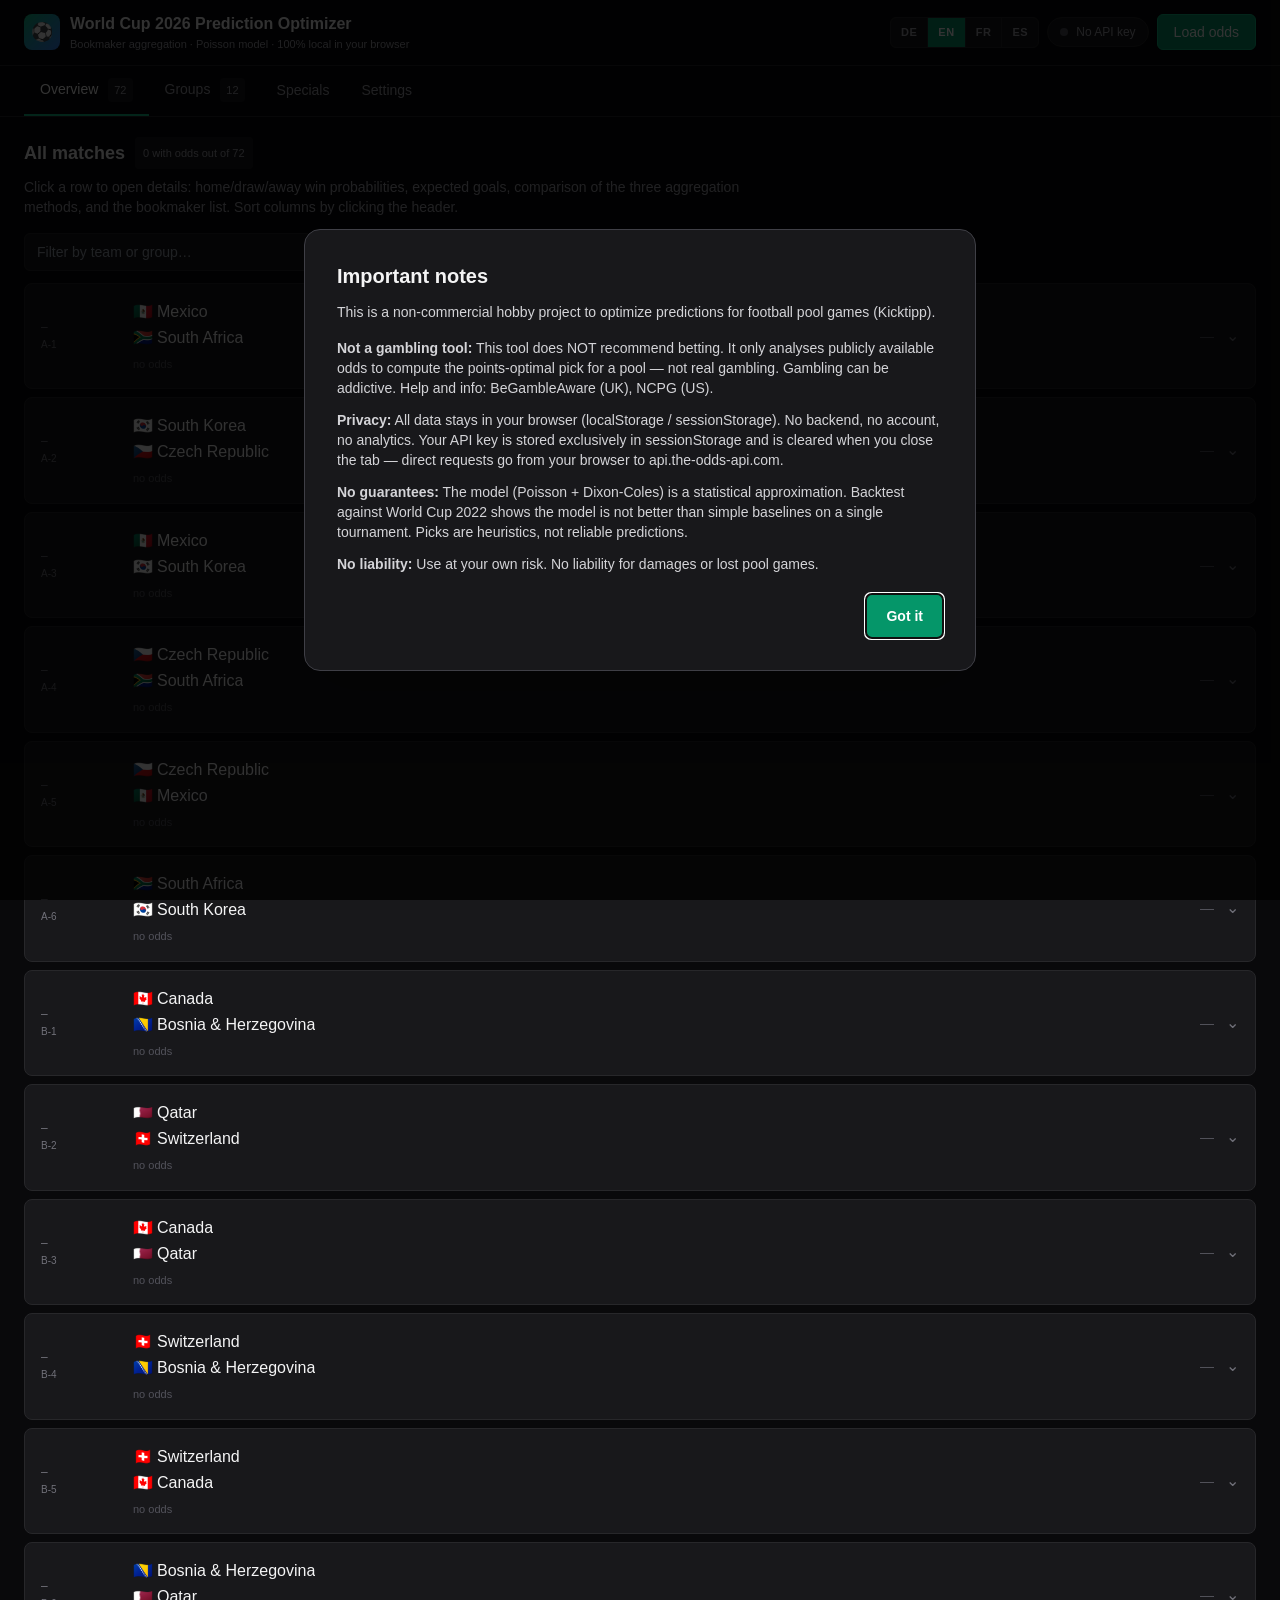
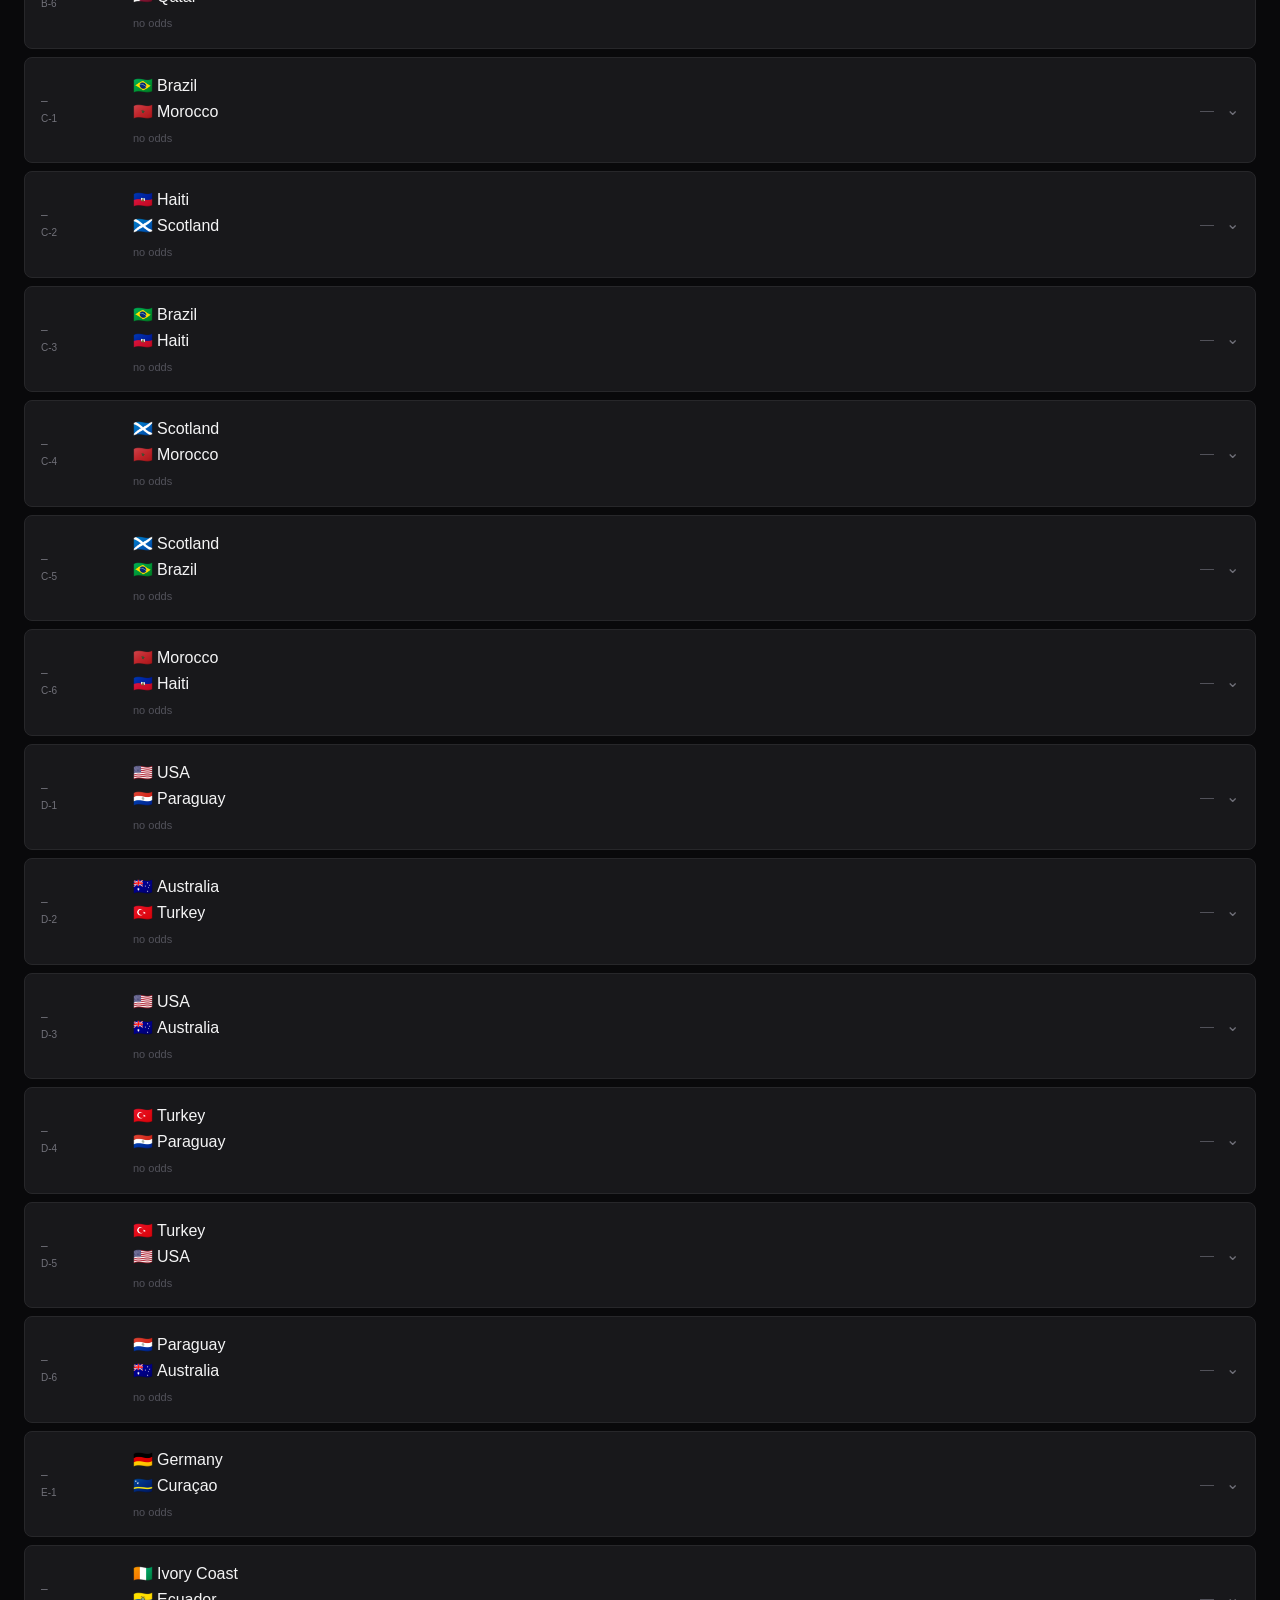
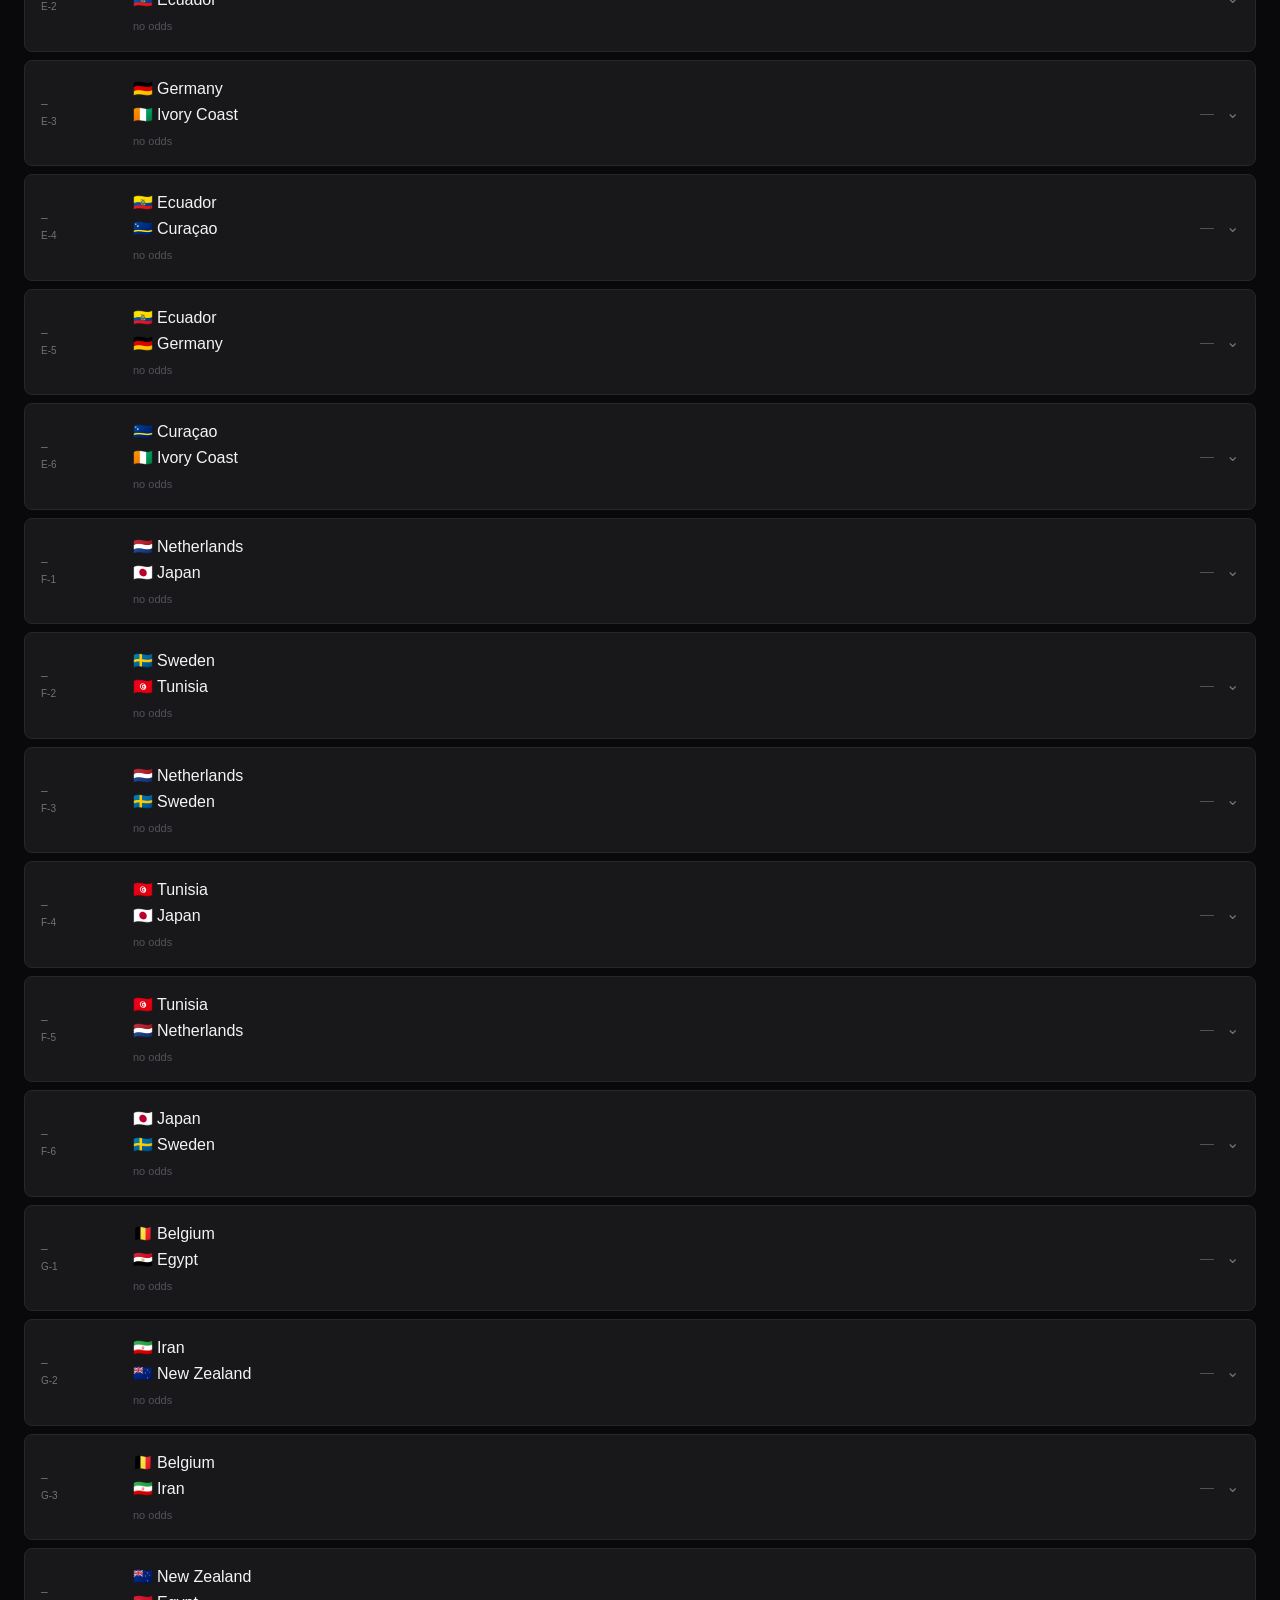
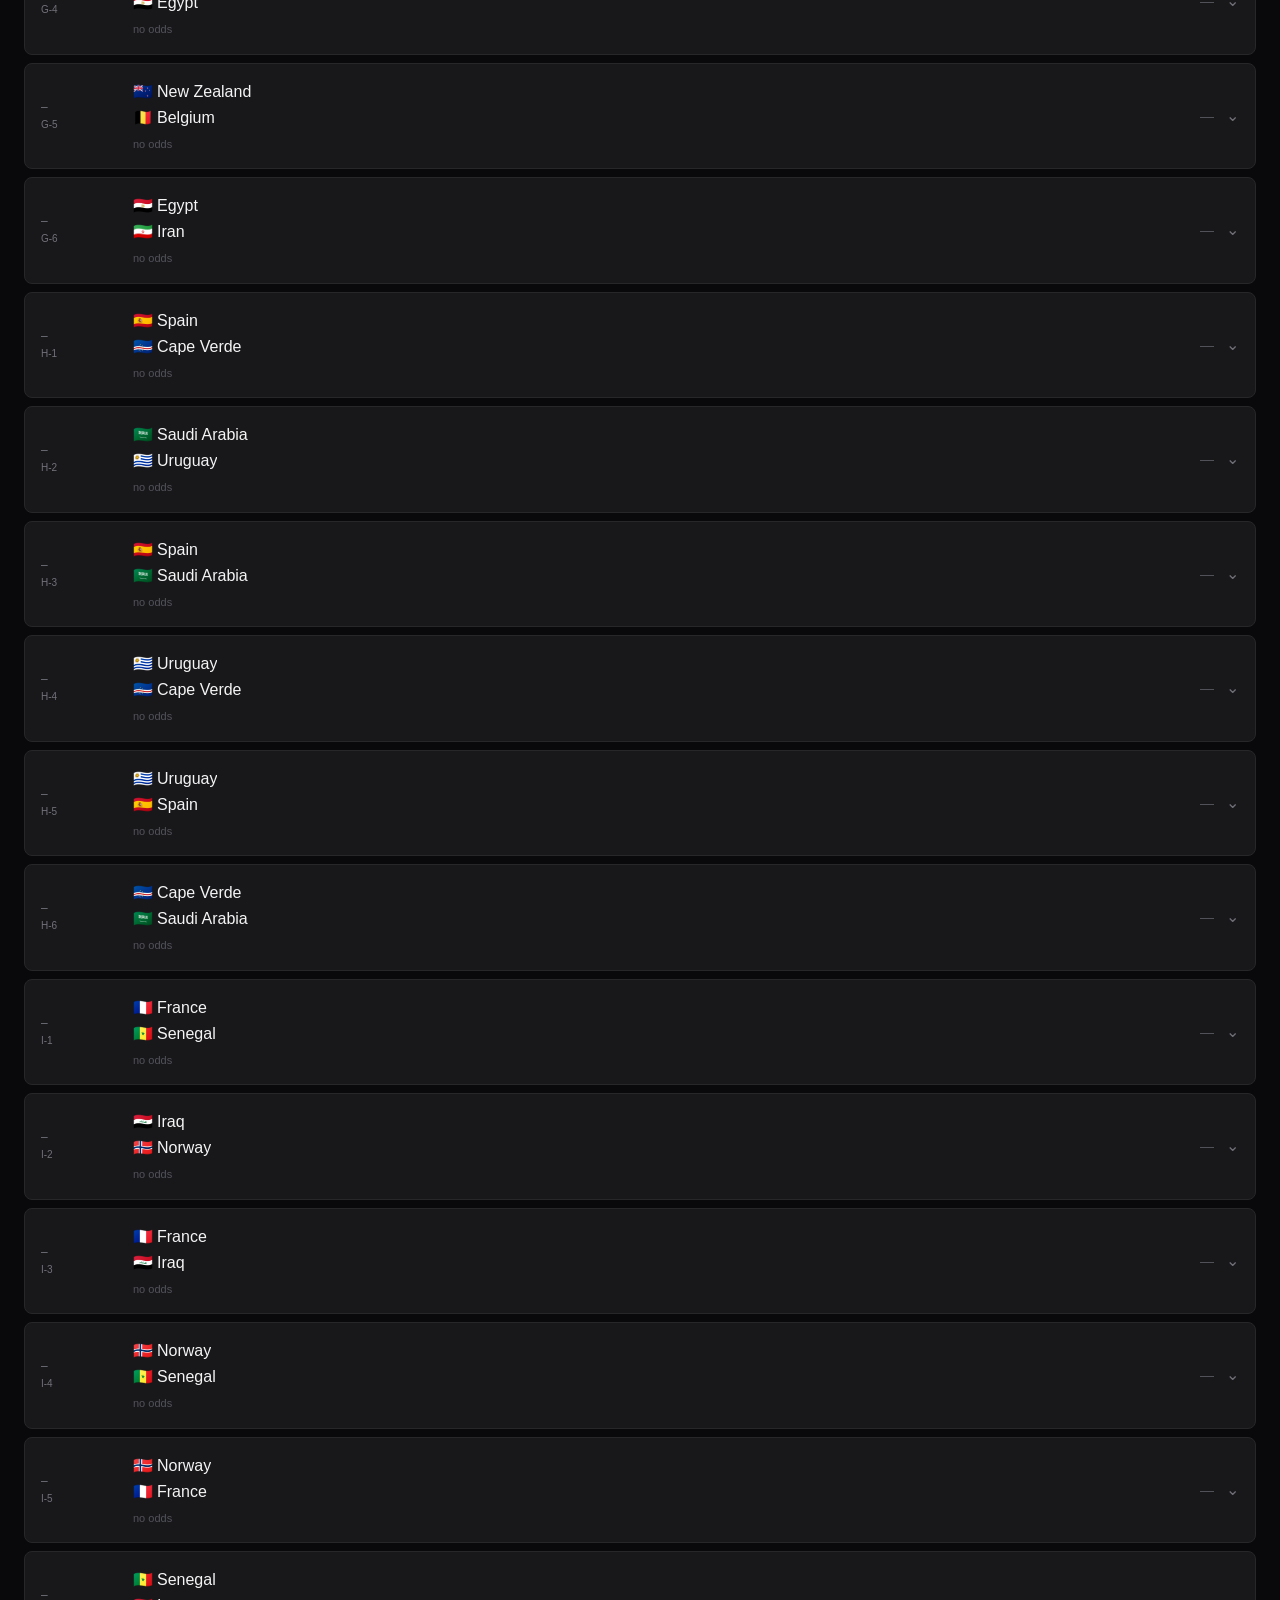
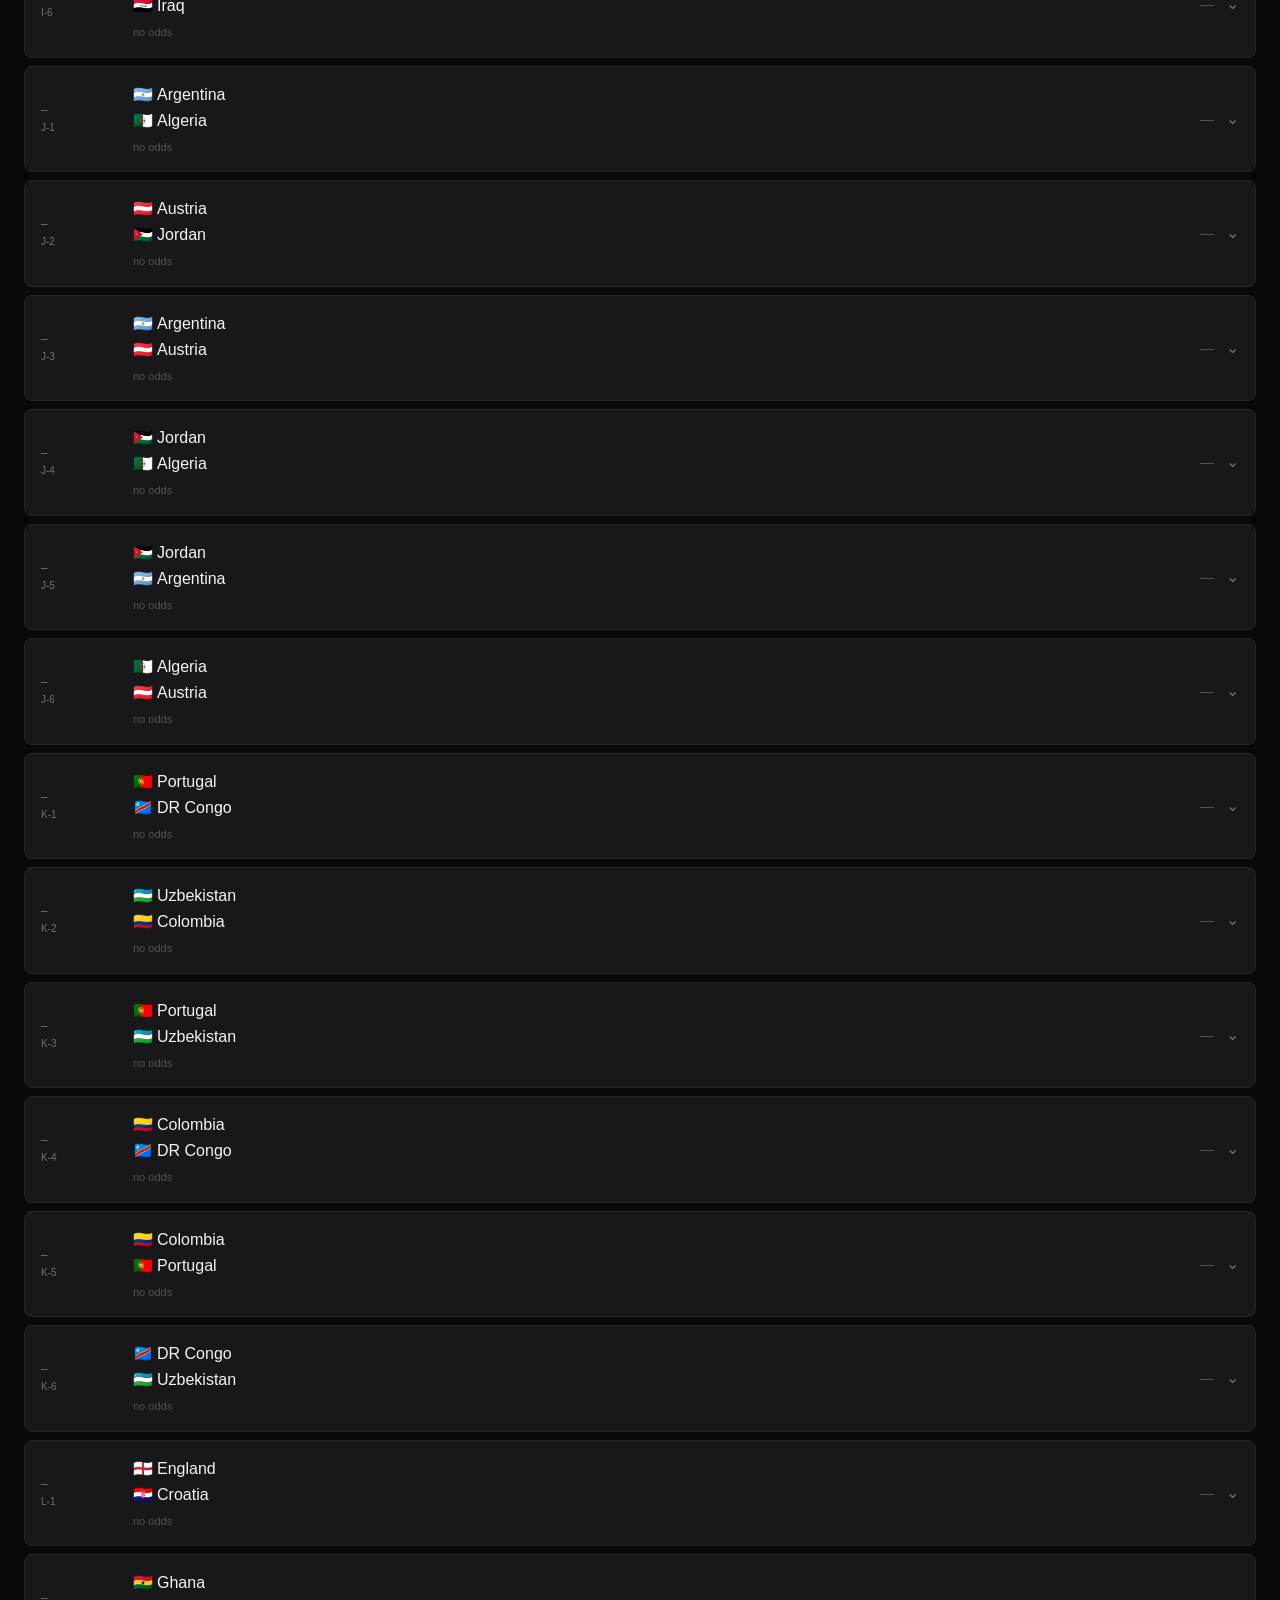
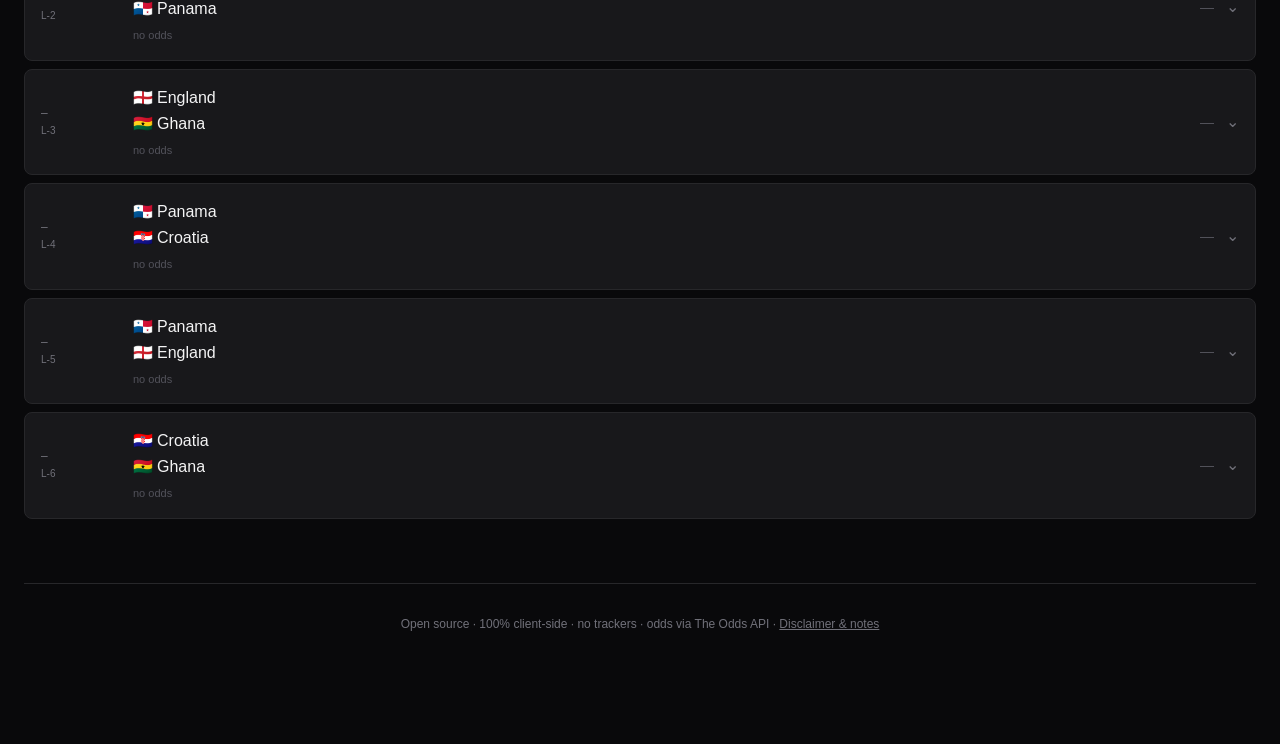
==== index.html @ d7603e02 "fix: resolve merge conflict in service worker and update domain Resolve merge conflict in sw.js by k" ====
<!DOCTYPE html>
<html lang="en" class="bg-zinc-950 text-zinc-100">
<head>
<meta charset="UTF-8">
<meta name="viewport" content="width=device-width, initial-scale=1.0">
<meta name="theme-color" content="#0d1117">
<title>World Cup 2026 Prediction Optimizer – Choose Language</title>
<meta name="description" content="World Cup 2026 prediction optimizer. Aggregate odds from 40+ bookmakers, find optimal picks via Poisson model. Available in German, English, French and Spanish.">
<meta name="robots" content="index,follow">

<link rel="canonical" href="https://wm26-odds.com/">
<link rel="alternate" hreflang="de" href="https://wm26-odds.com/de/">
<link rel="alternate" hreflang="en" href="https://wm26-odds.com/en/">
<link rel="alternate" hreflang="fr" href="https://wm26-odds.com/fr/">
<link rel="alternate" hreflang="es" href="https://wm26-odds.com/es/">
<link rel="alternate" hreflang="x-default" href="https://wm26-odds.com/en/">

<meta property="og:type" content="website">
<meta property="og:title" content="World Cup 2026 Prediction Optimizer">
<meta property="og:description" content="Aggregate odds from 40+ bookmakers. Available in DE, EN, FR, ES. 100% client-side.">
<meta property="og:url" content="https://wm26-odds.com/">
<meta property="og:image" content="https://wm26-odds.com/og-image.svg">

<link rel="manifest" href="/manifest.webmanifest">
<link rel="apple-touch-icon" href="/icon-192.svg">
<link rel="icon" type="image/svg+xml" href="/favicon.svg">

<link rel="stylesheet" href="/assets/tailwind.css?v=v2026.05.24.1002">

<script defer src="https://cdn.vercel-insights.com/v1/script.js"></script>

<script>
// Sofortiger Browser-Sprach-Redirect für unterstützte Sprachen.
// Falls Nutzer eine spezifische /de/ /en/ /fr/ /es/ URL bereits aufruft, kommt diese Datei nicht zum Einsatz.
(function() {
  try {
    const supported = ['de', 'en', 'fr', 'es'];
    // Check ?lang= override first
    const params = new URLSearchParams(location.search);
    let pick = params.get('lang');
    if (!pick) {
      // localStorage Präferenz
      try { pick = localStorage.getItem('wm2026-lang'); } catch (e) {}
    }
    if (!pick) {
      // Browser-Sprache
      const navLang = (navigator.languages?.[0] || navigator.language || 'en').toLowerCase().slice(0, 2);
      pick = navLang;
    }
    if (!supported.includes(pick)) pick = 'en';
    // Nur redirecten wenn JS verfügbar und kein "no-redirect"-Flag
    if (!params.has('noredirect')) {
      location.replace('/' + pick + '/');
    }
  } catch (e) { /* fallback: zeige Auswahl */ }
})();
</script>
</head>
<body class="bg-zinc-950 text-zinc-100 font-sans antialiased min-h-screen flex items-center justify-center p-4">

<noscript>
  <style>.requires-js{display:none}</style>
</noscript>

<main class="bg-zinc-900 border border-zinc-800 rounded-2xl p-8 sm:p-10 max-w-md w-full text-center">
  <div class="w-16 h-16 bg-gradient-to-br from-emerald-500 to-blue-500 rounded-2xl flex items-center justify-center text-4xl mx-auto mb-5">⚽</div>
  <h1 class="text-xl sm:text-2xl font-semibold mb-2">World Cup 2026 Prediction Optimizer</h1>
  <p class="text-zinc-400 text-sm mb-7">Choose your language · Sprache wählen · Choisir la langue · Elegir idioma</p>

  <div class="grid grid-cols-2 gap-2.5">
    <a href="/de/" hreflang="de" class="flex items-center gap-3 px-4 py-3.5 bg-zinc-950 hover:bg-zinc-800 border border-zinc-800 hover:border-emerald-600 rounded-lg text-zinc-100 transition-colors no-underline">
      <span class="text-xl">🇩🇪</span>
      <div class="text-left">
        <div class="font-medium text-sm">Deutsch</div>
        <div class="text-xs text-zinc-500">DE</div>
      </div>
    </a>
    <a href="/en/" hreflang="en" class="flex items-center gap-3 px-4 py-3.5 bg-zinc-950 hover:bg-zinc-800 border border-zinc-800 hover:border-emerald-600 rounded-lg text-zinc-100 transition-colors no-underline">
      <span class="text-xl">🇬🇧</span>
      <div class="text-left">
        <div class="font-medium text-sm">English</div>
        <div class="text-xs text-zinc-500">EN</div>
      </div>
    </a>
    <a href="/fr/" hreflang="fr" class="flex items-center gap-3 px-4 py-3.5 bg-zinc-950 hover:bg-zinc-800 border border-zinc-800 hover:border-emerald-600 rounded-lg text-zinc-100 transition-colors no-underline">
      <span class="text-xl">🇫🇷</span>
      <div class="text-left">
        <div class="font-medium text-sm">Français</div>
        <div class="text-xs text-zinc-500">FR</div>
      </div>
    </a>
    <a href="/es/" hreflang="es" class="flex items-center gap-3 px-4 py-3.5 bg-zinc-950 hover:bg-zinc-800 border border-zinc-800 hover:border-emerald-600 rounded-lg text-zinc-100 transition-colors no-underline">
      <span class="text-xl">🇪🇸</span>
      <div class="text-left">
        <div class="font-medium text-sm">Español</div>
        <div class="text-xs text-zinc-500">ES</div>
      </div>
    </a>
  </div>

  <p class="text-zinc-600 text-xs mt-7">100% client-side · no signup · no tracking</p>
</main>

</body>
</html>
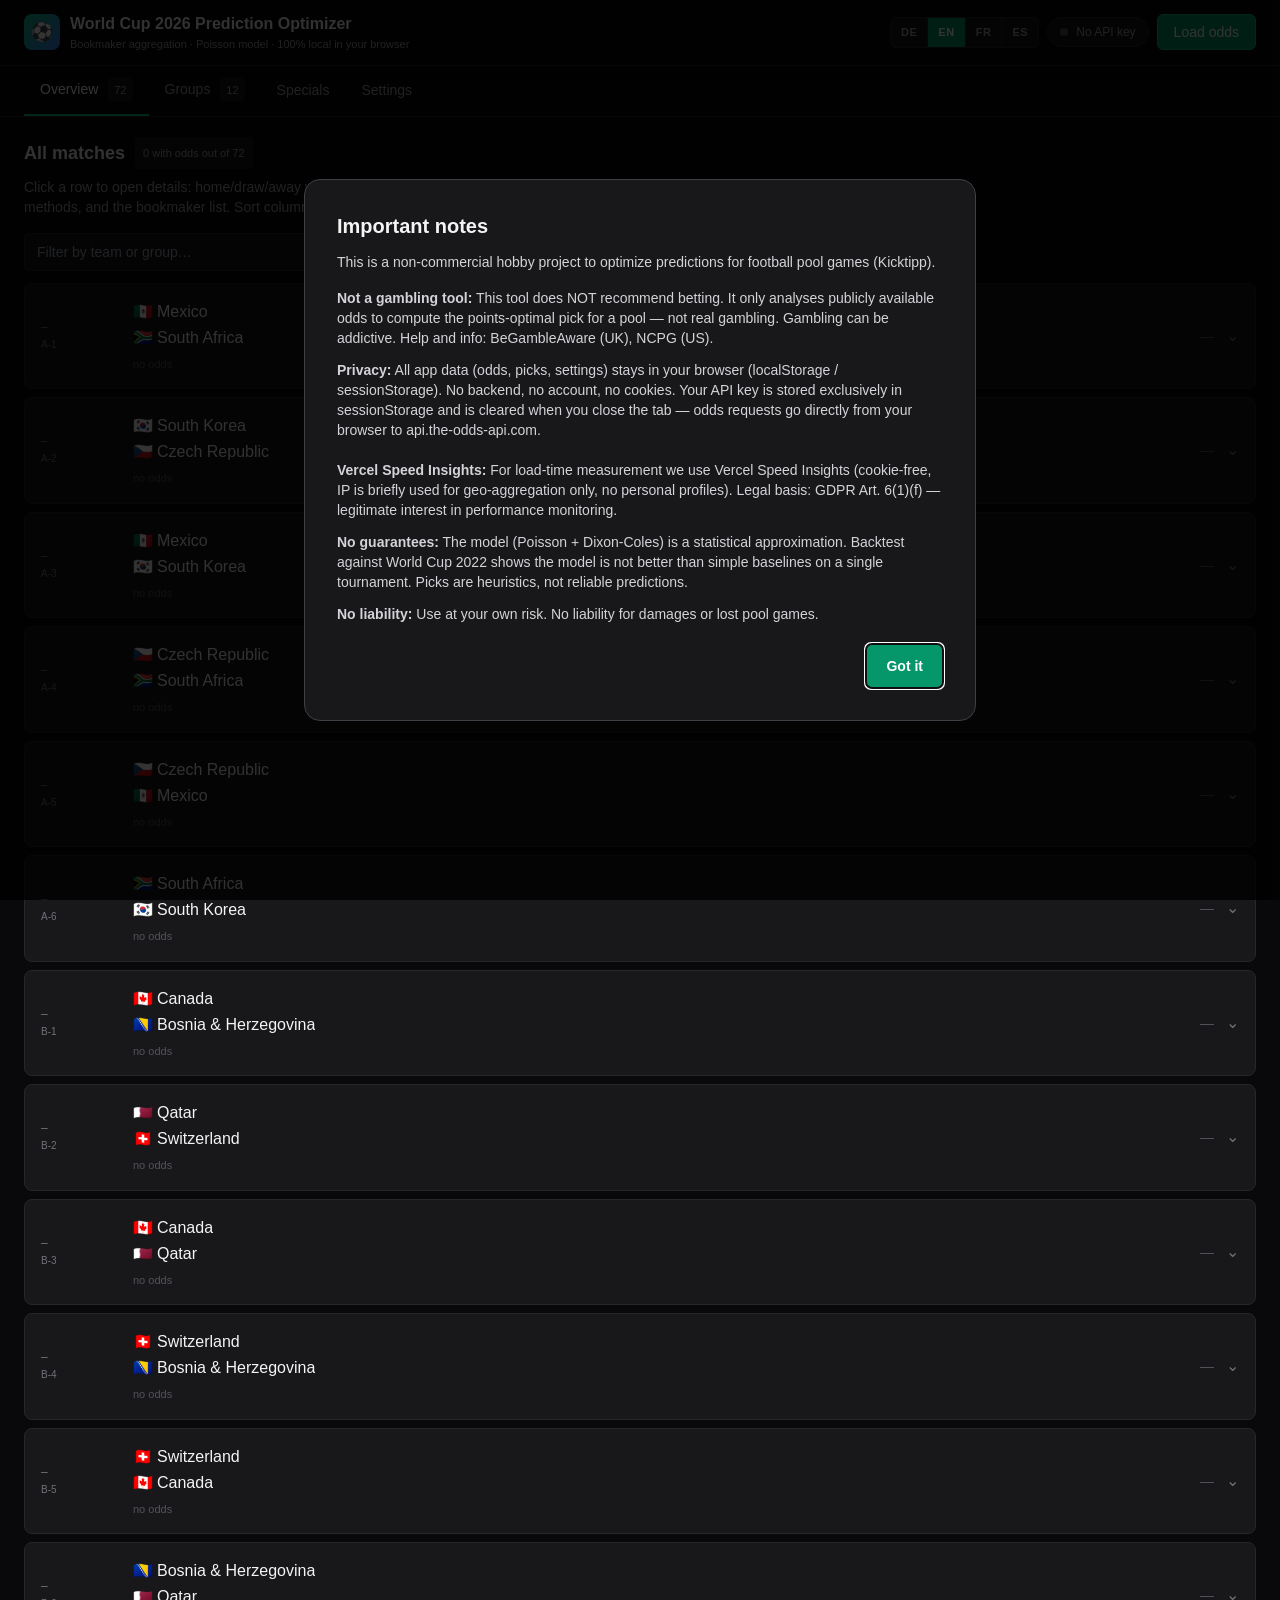
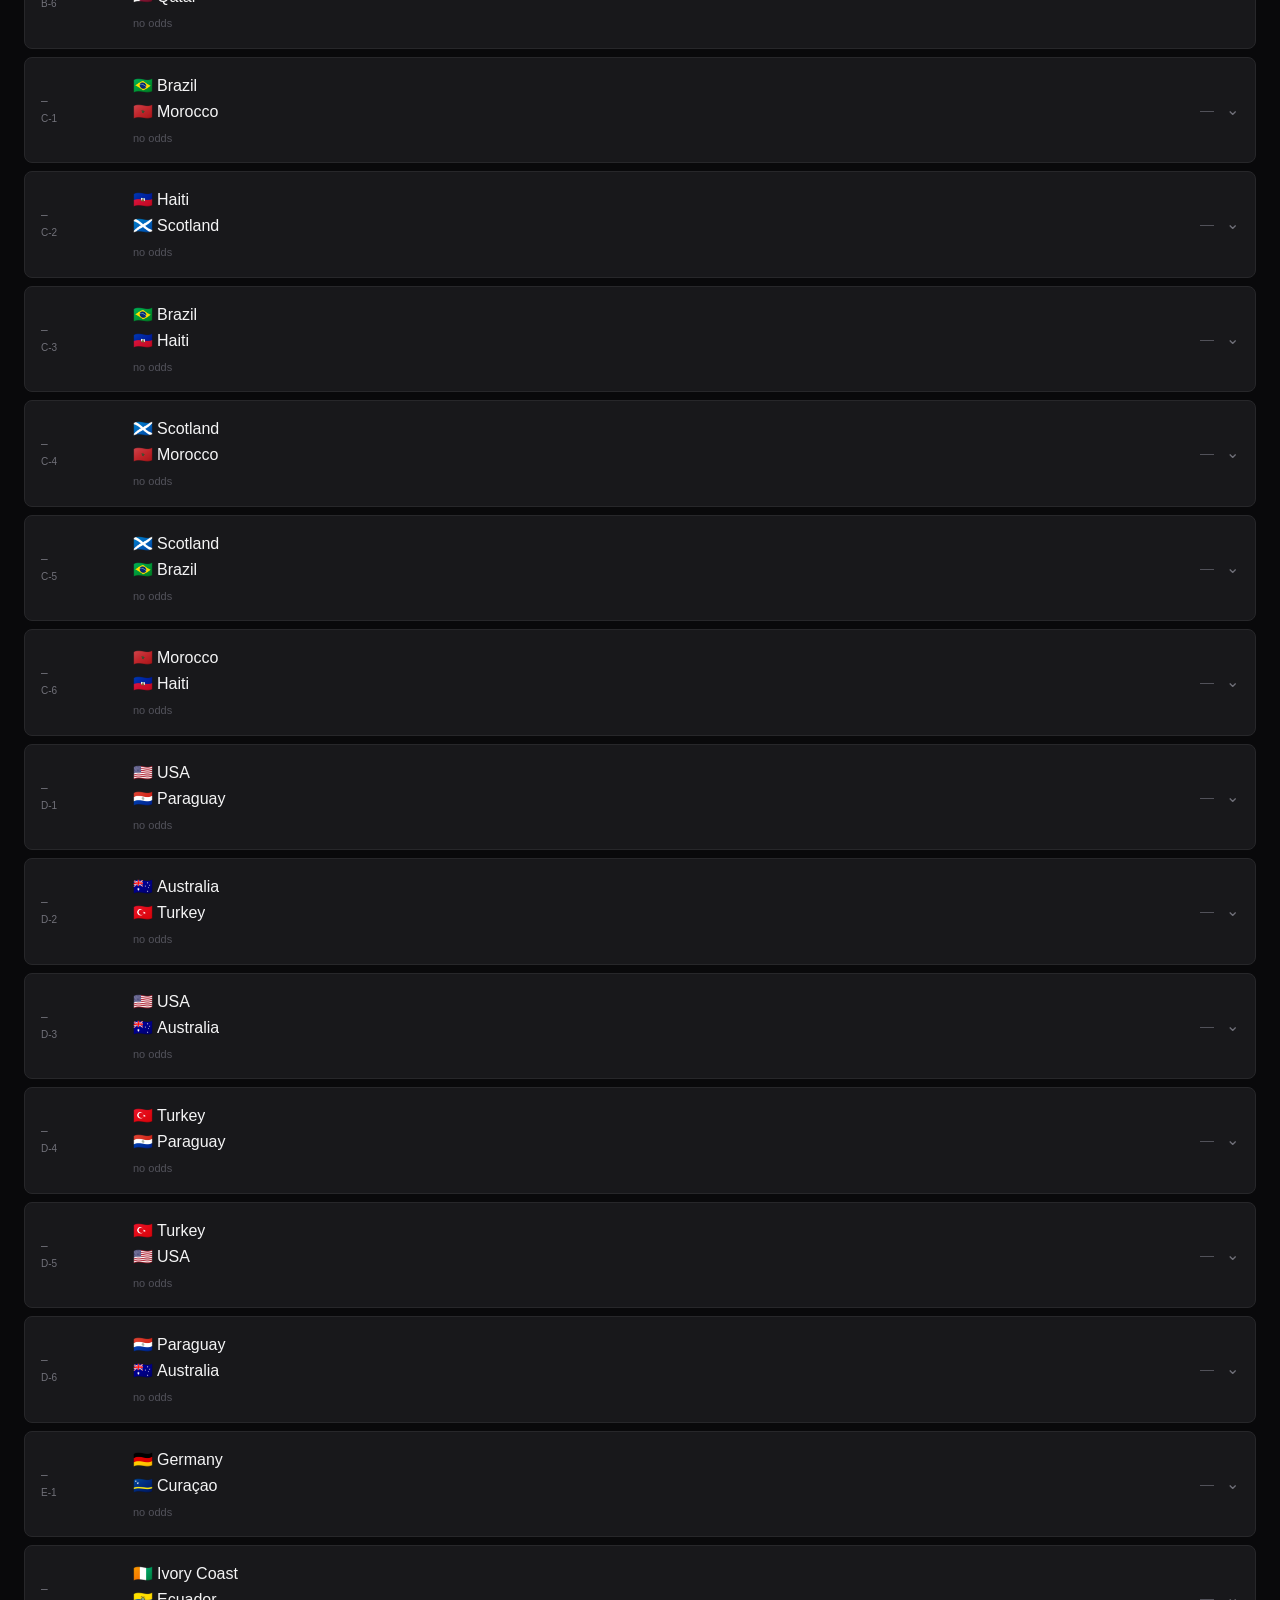
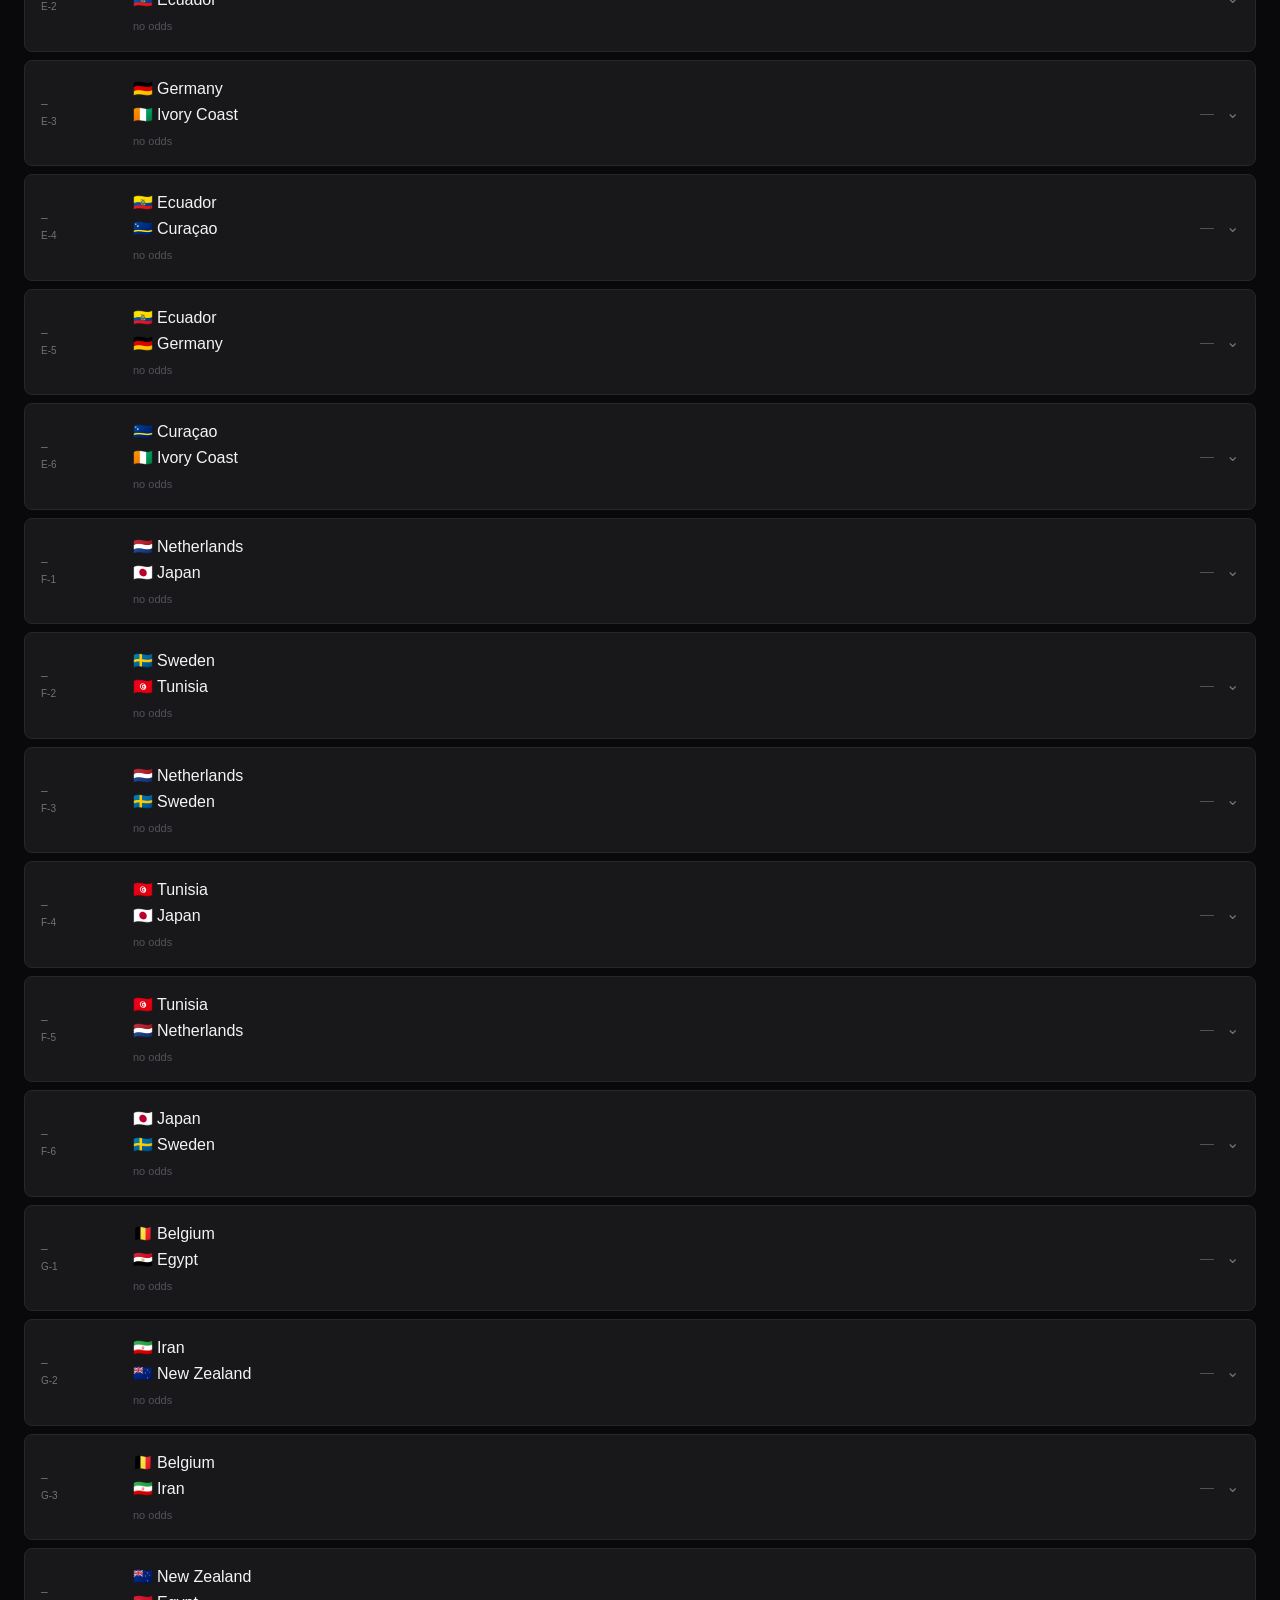
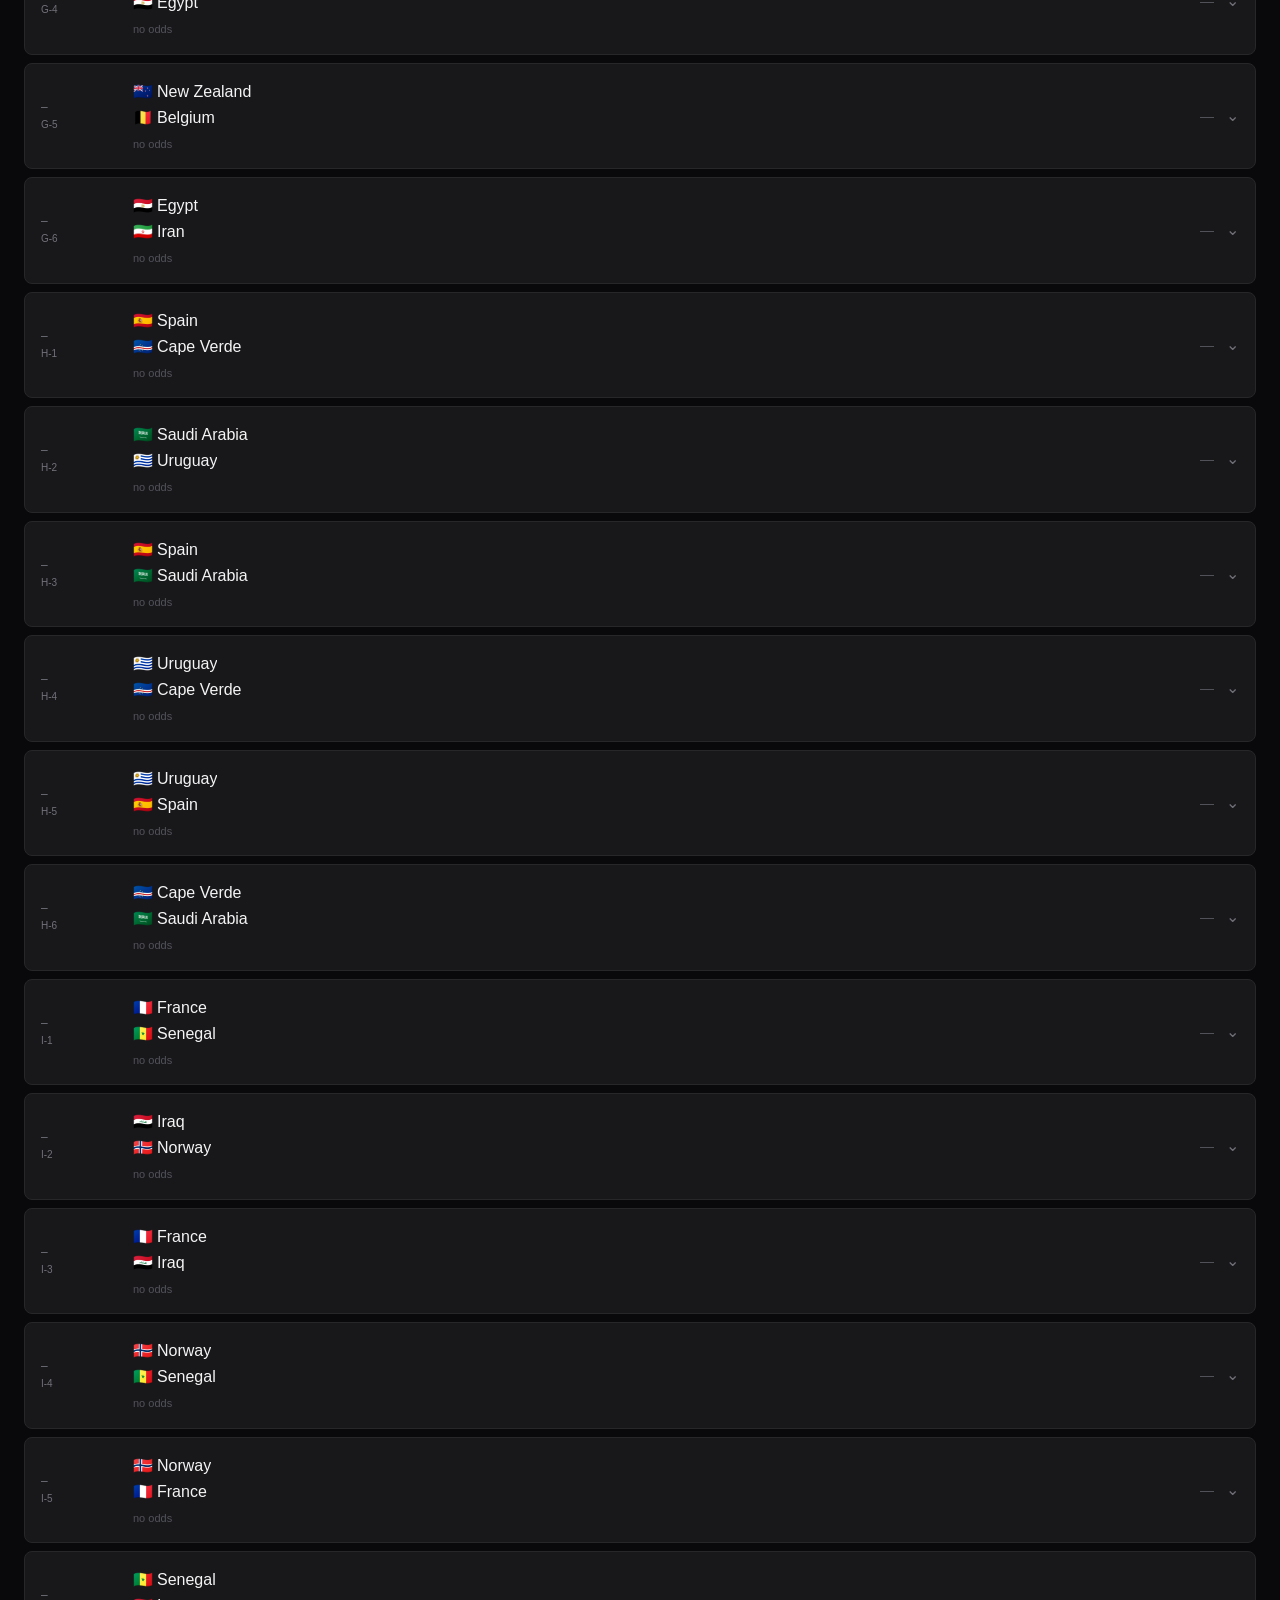
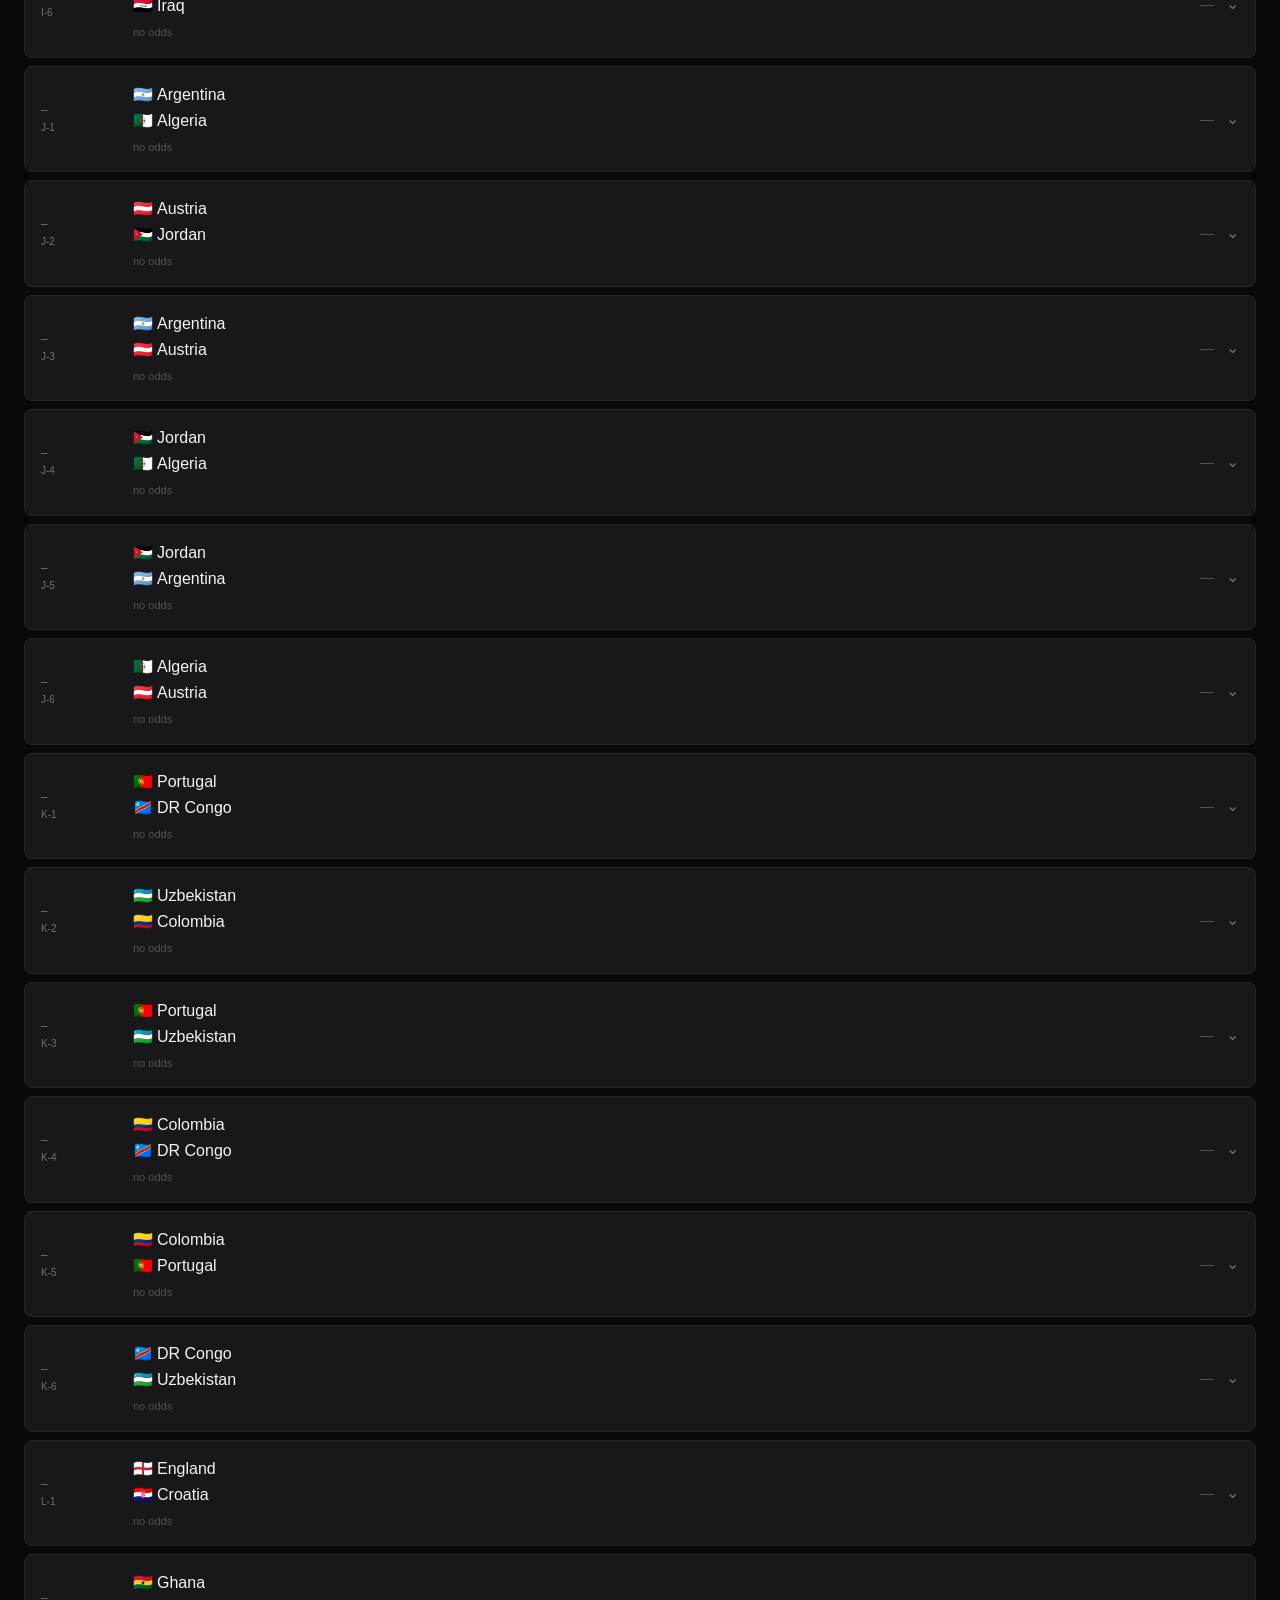
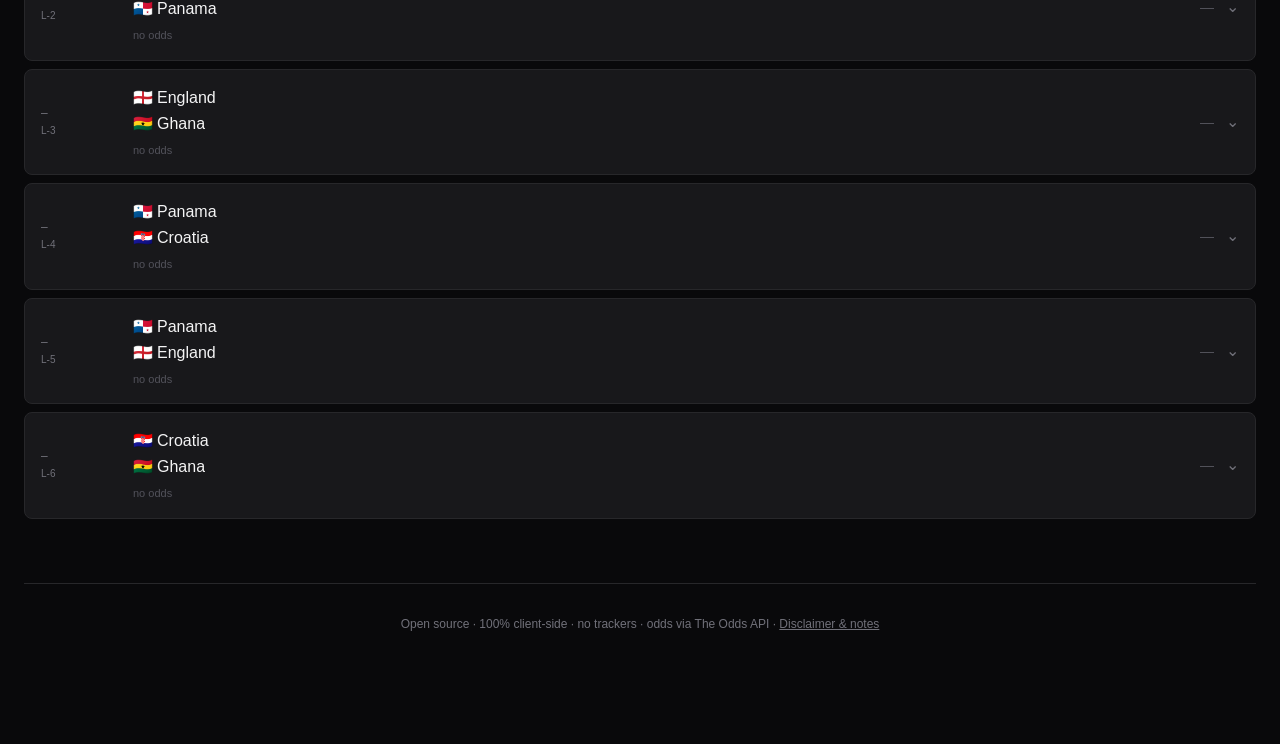
==== commit 58188b75: "chore: bump version to v2026.05.24.1012 Update version string across service worker, HTML files, and" ====
--- a/index.html
+++ b/index.html
@@ -25,7 +25,7 @@
 <link rel="apple-touch-icon" href="/icon-192.svg">
 <link rel="icon" type="image/svg+xml" href="/favicon.svg">
 
-<link rel="stylesheet" href="/assets/tailwind.css?v=v2026.05.24.1002">
+<link rel="stylesheet" href="/assets/tailwind.css?v=v2026.05.24.1012">
 
 <script defer src="https://cdn.vercel-insights.com/v1/script.js"></script>
 
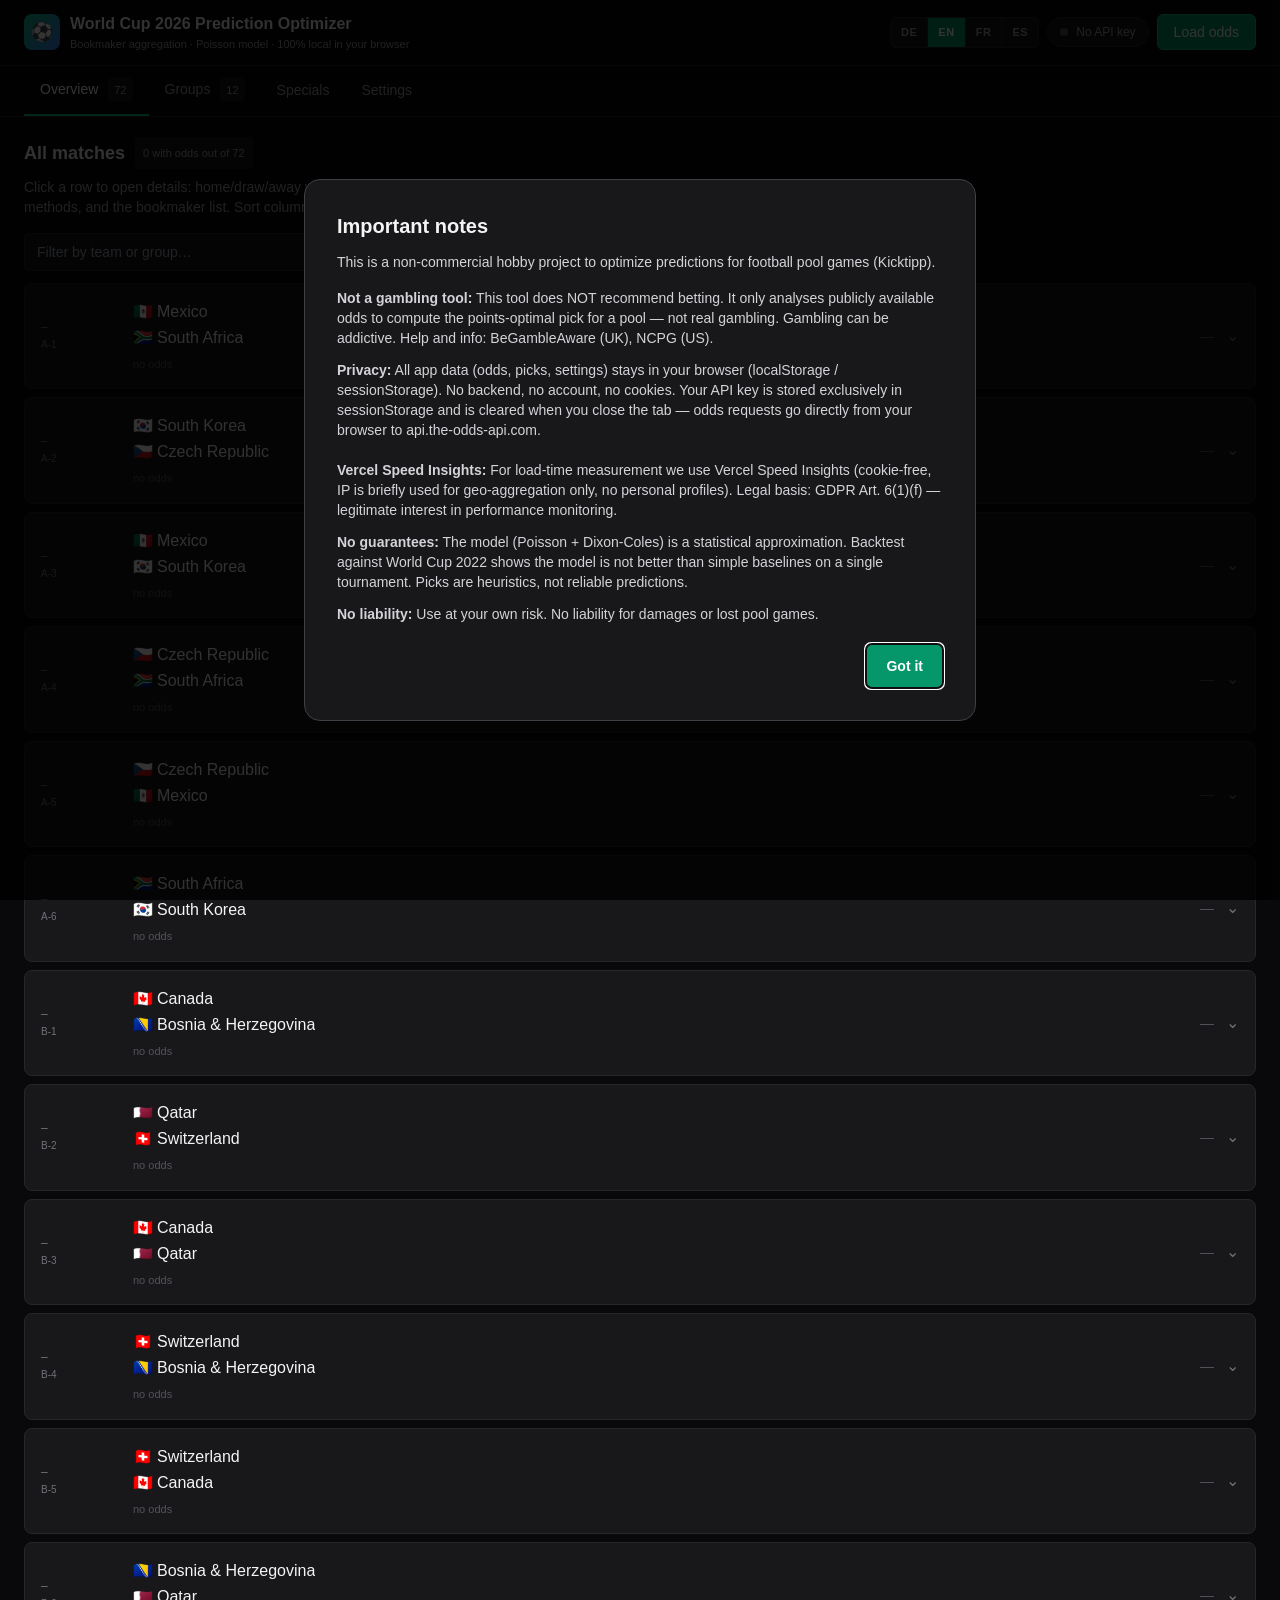
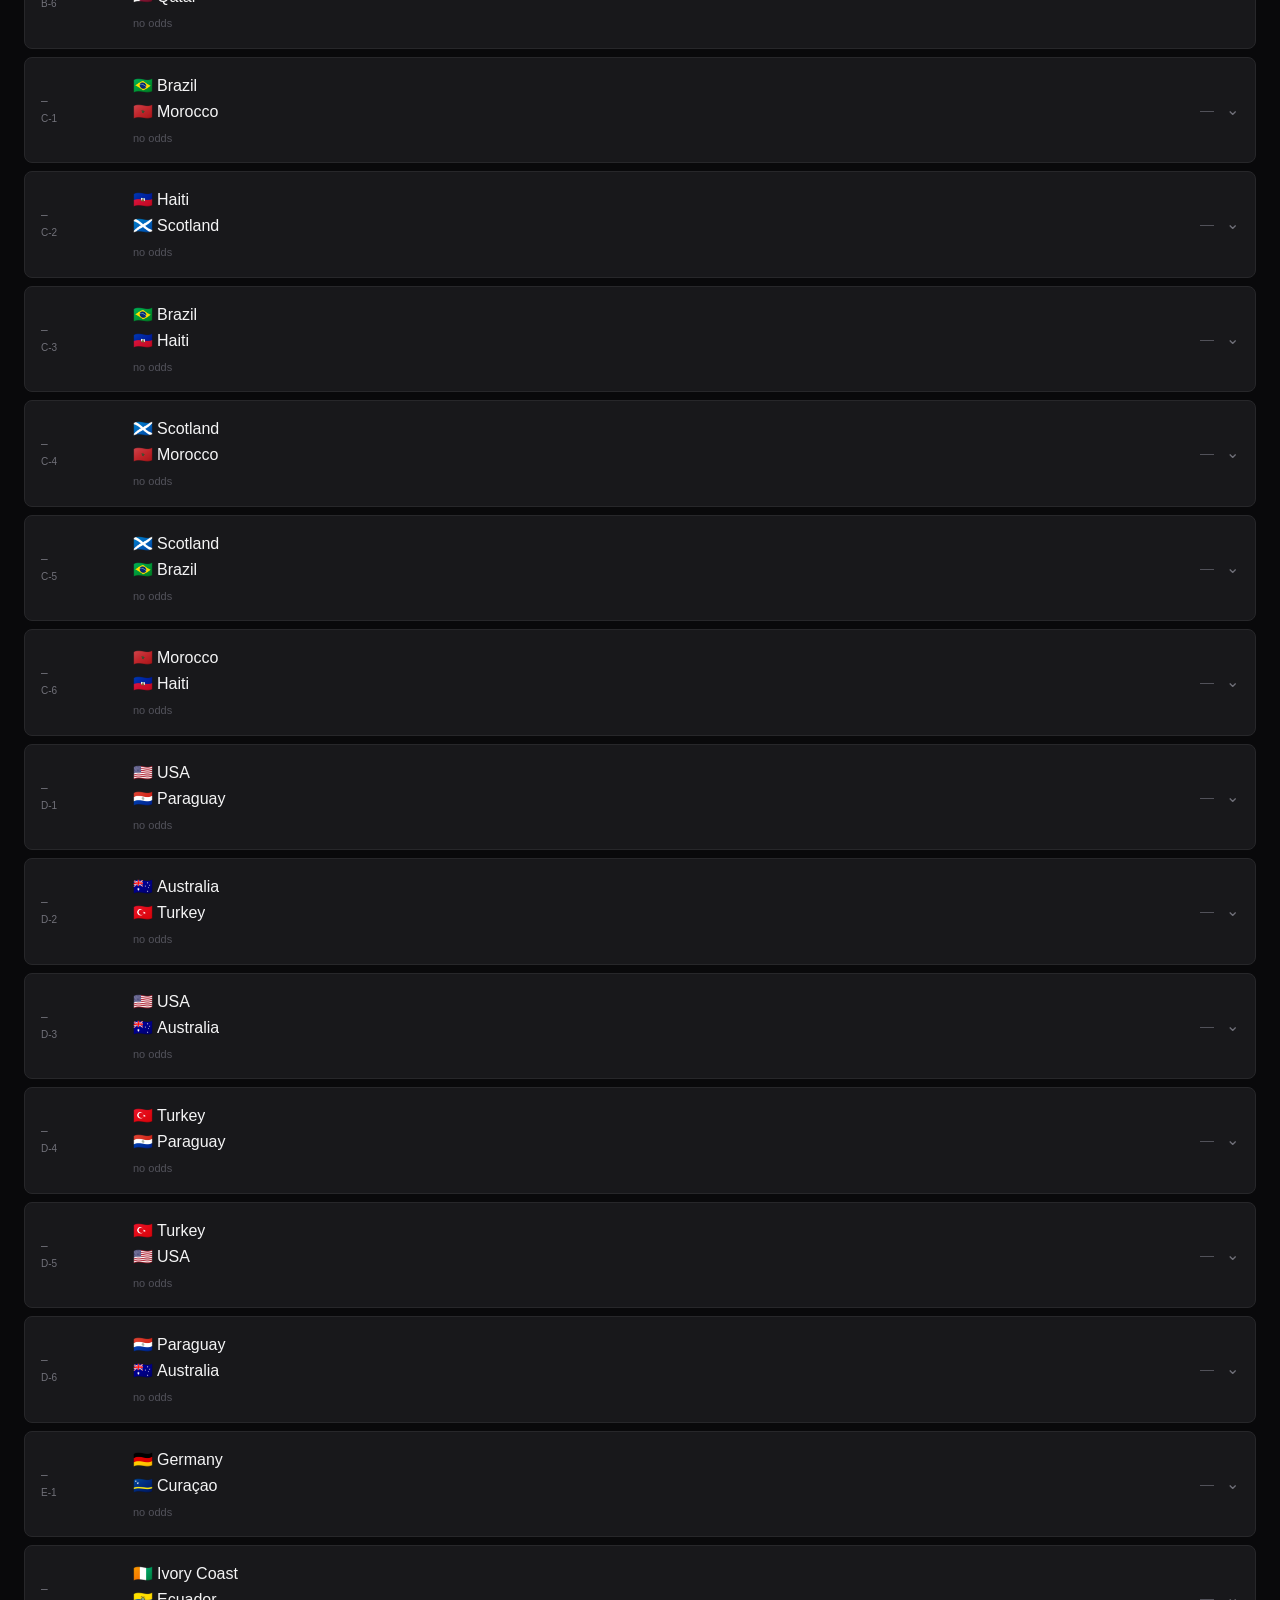
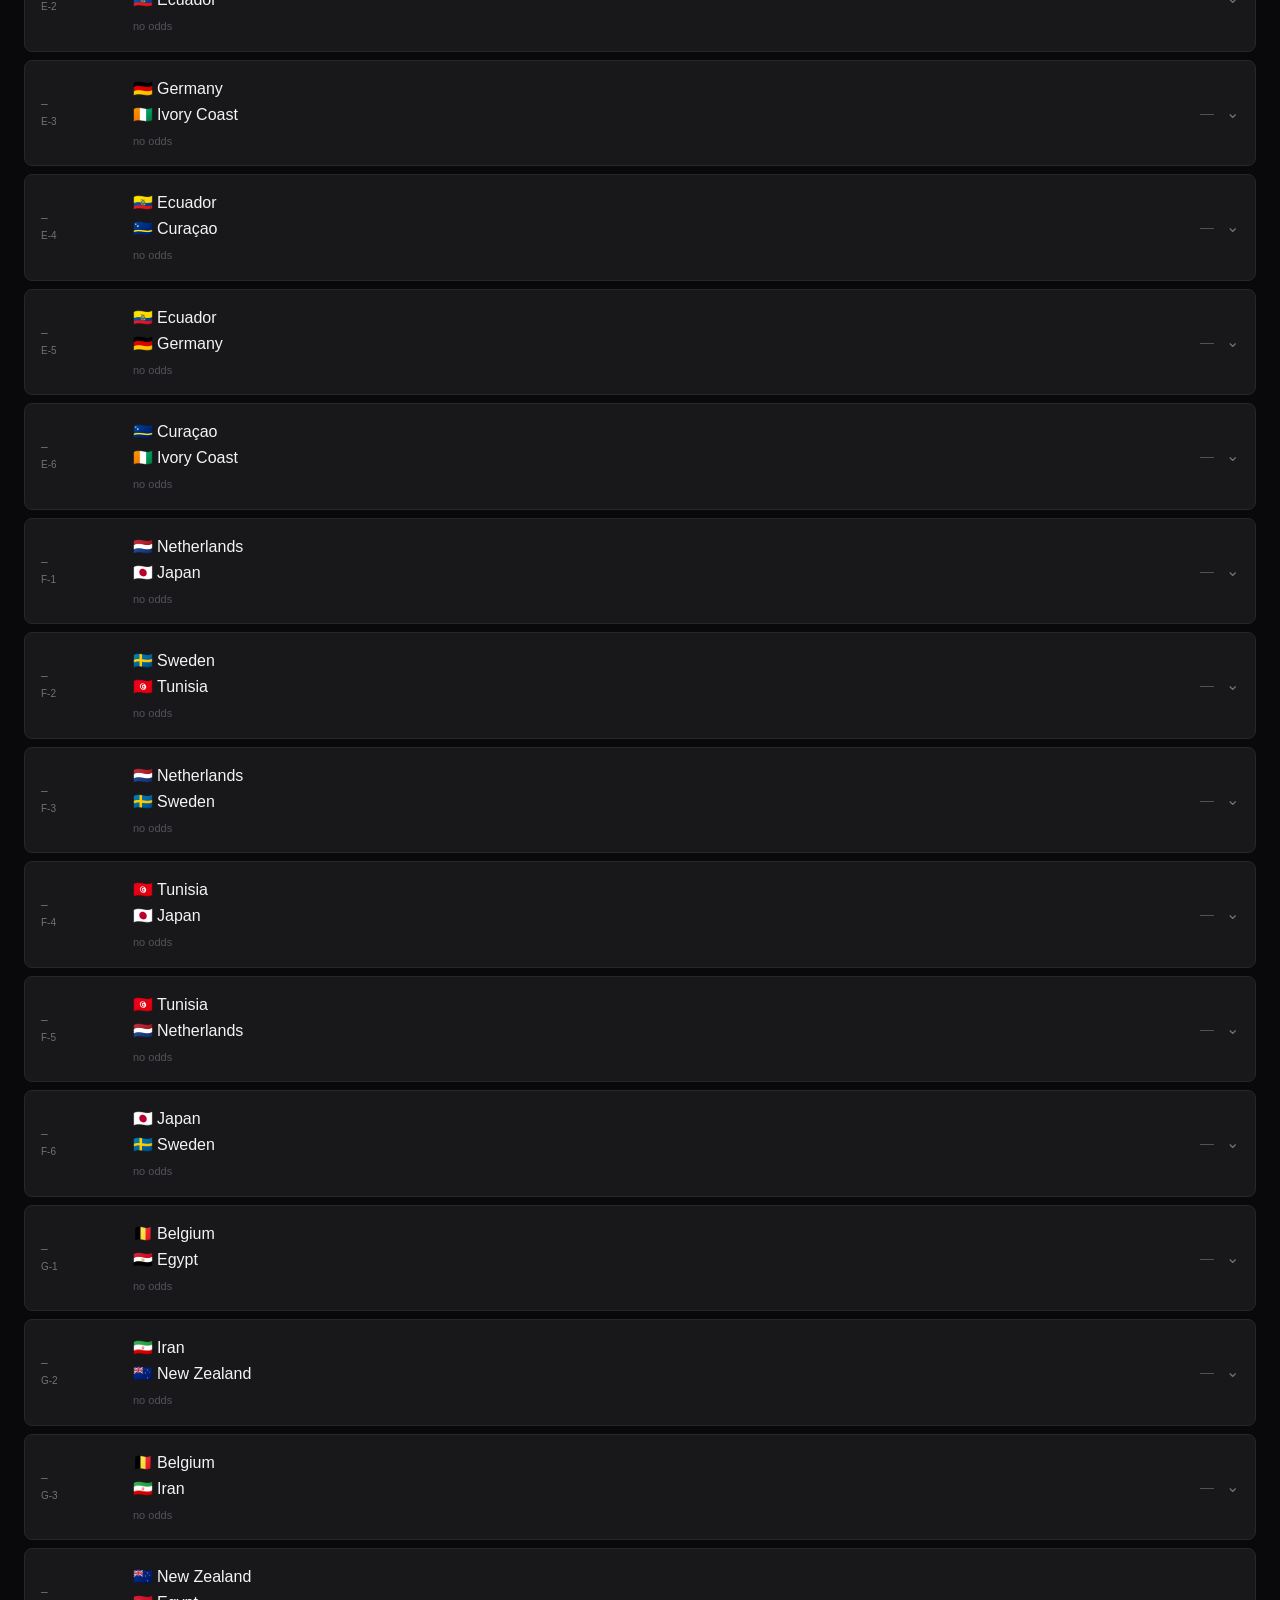
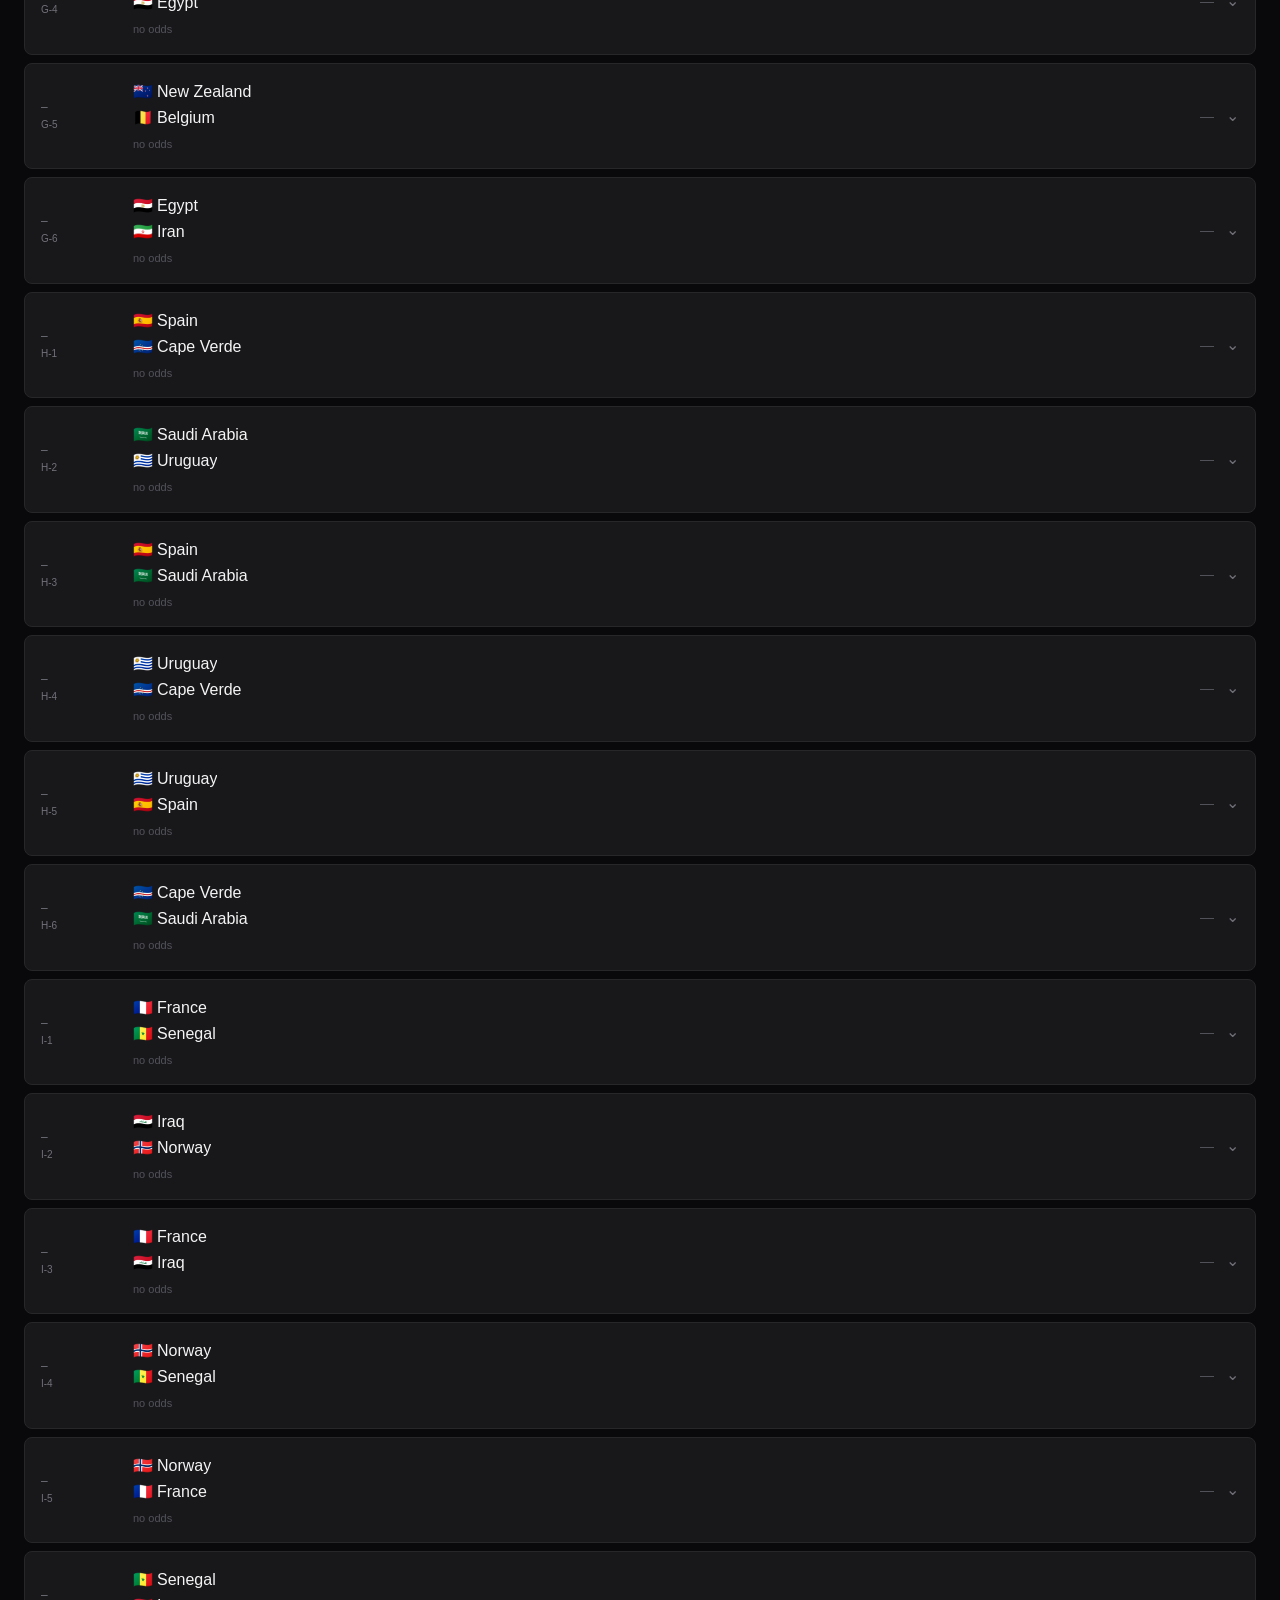
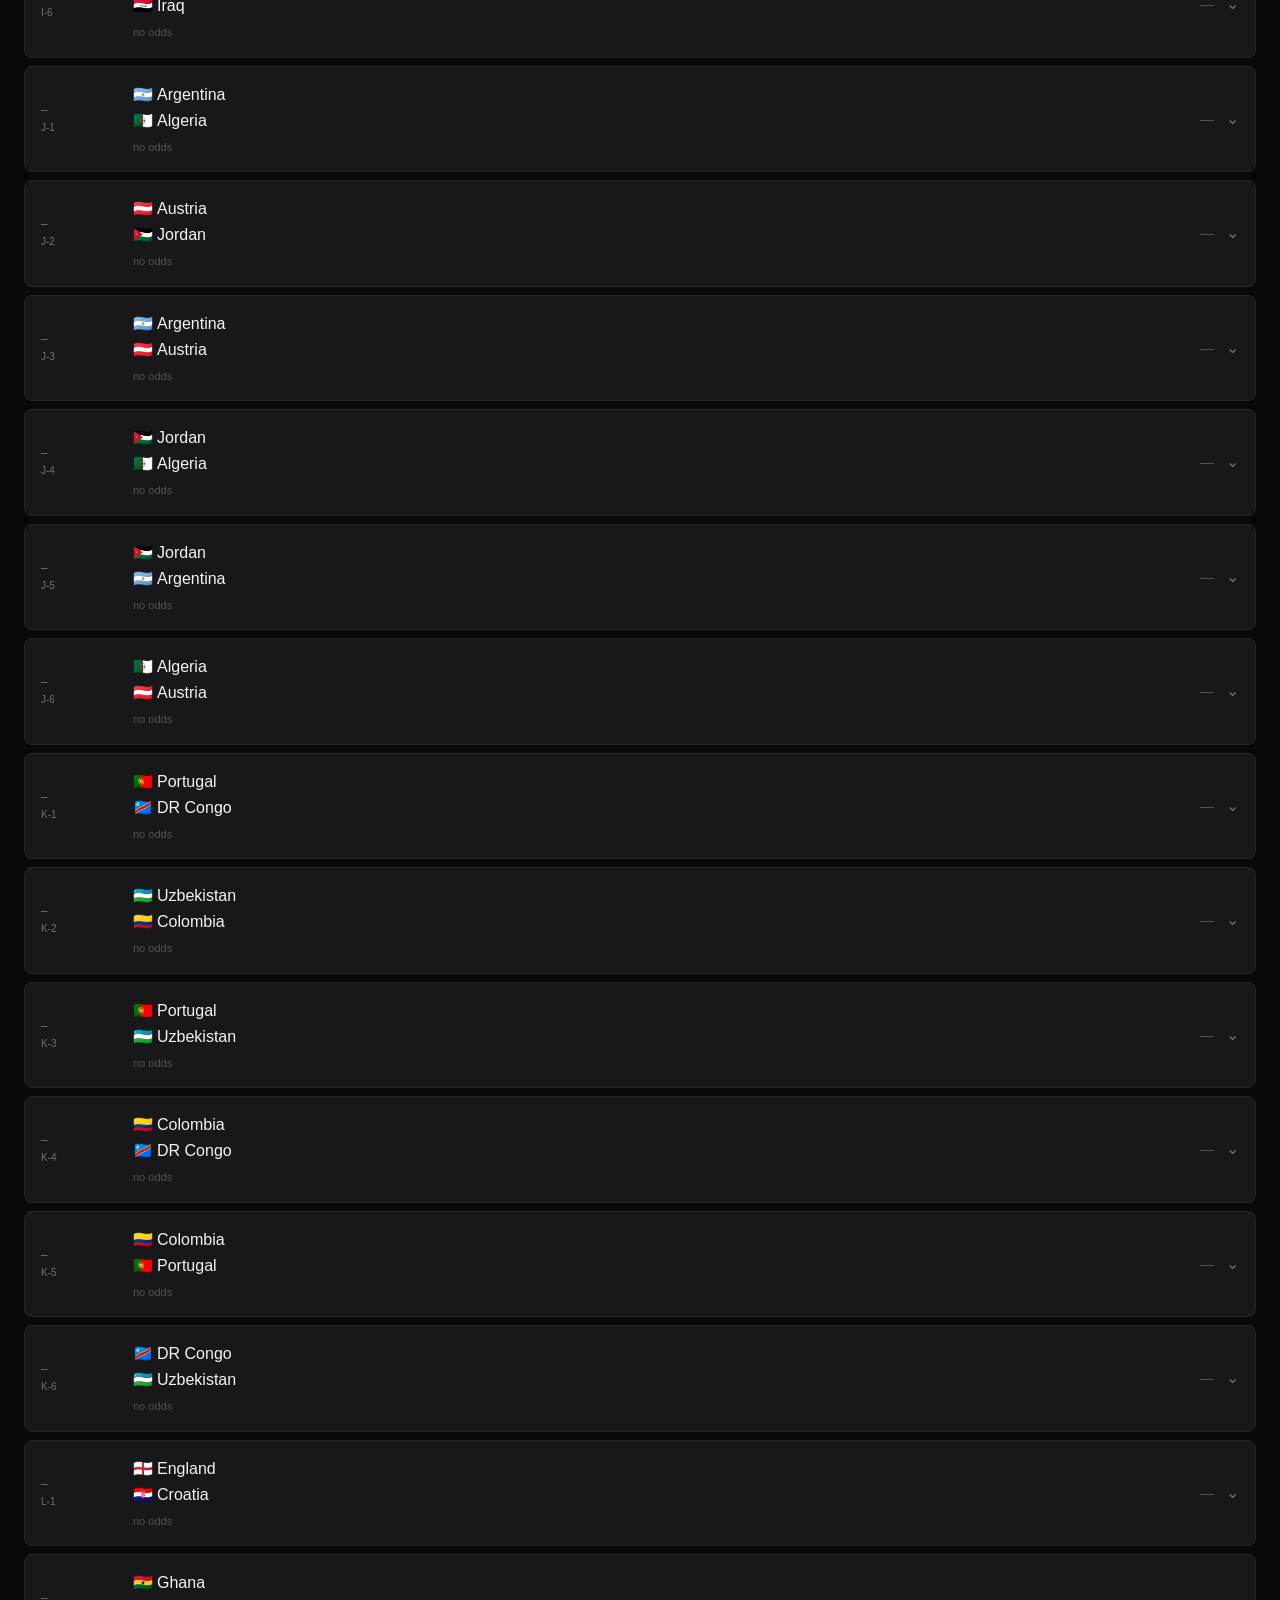
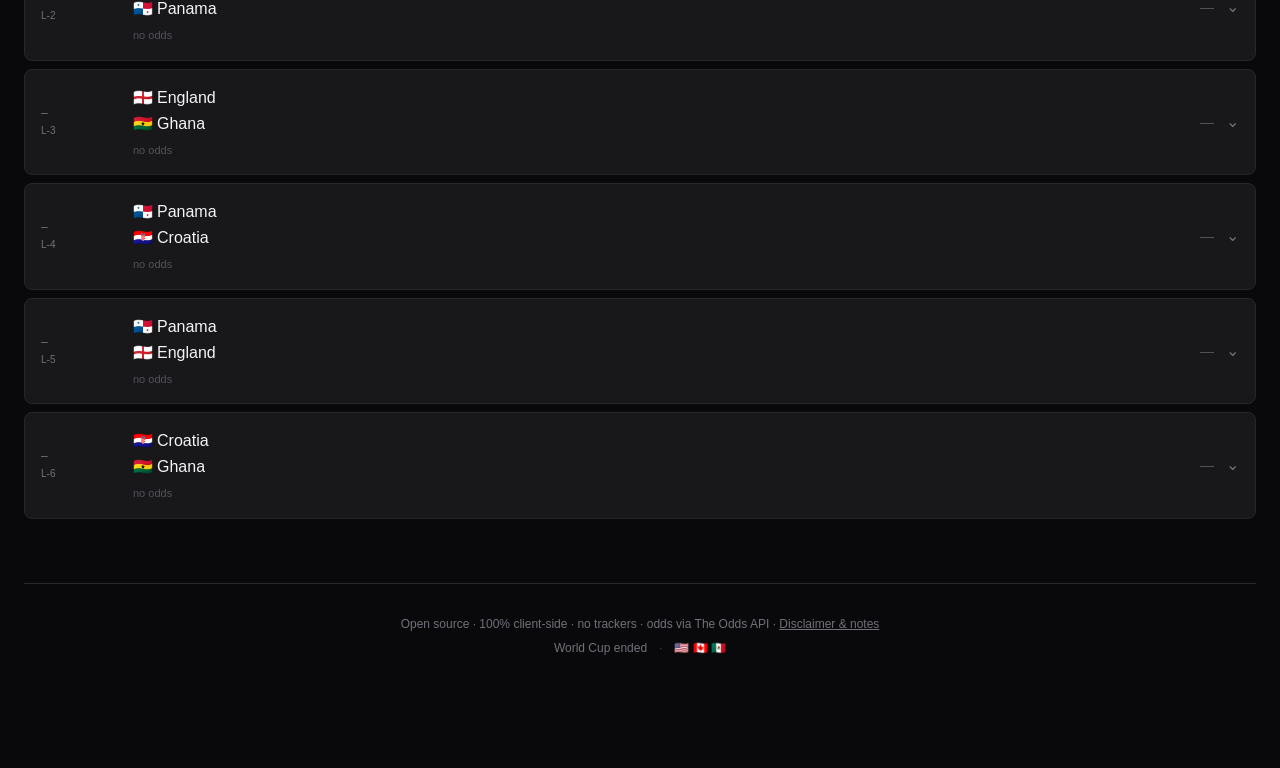
==== commit 21751d85: "build: upgrade tailwindcss to v3.4.10 Upgrade Tailwind CSS from previous version to v3.4.10 to inclu" ====
--- a/index.html
+++ b/index.html
@@ -25,7 +25,7 @@
 <link rel="apple-touch-icon" href="/icon-192.svg">
 <link rel="icon" type="image/svg+xml" href="/favicon.svg">
 
-<link rel="stylesheet" href="/assets/tailwind.css?v=v2026.05.24.1012">
+<link rel="stylesheet" href="/assets/tailwind.css?v=v2026.05.24.1634">
 
 <script defer src="https://cdn.vercel-insights.com/v1/script.js"></script>
 
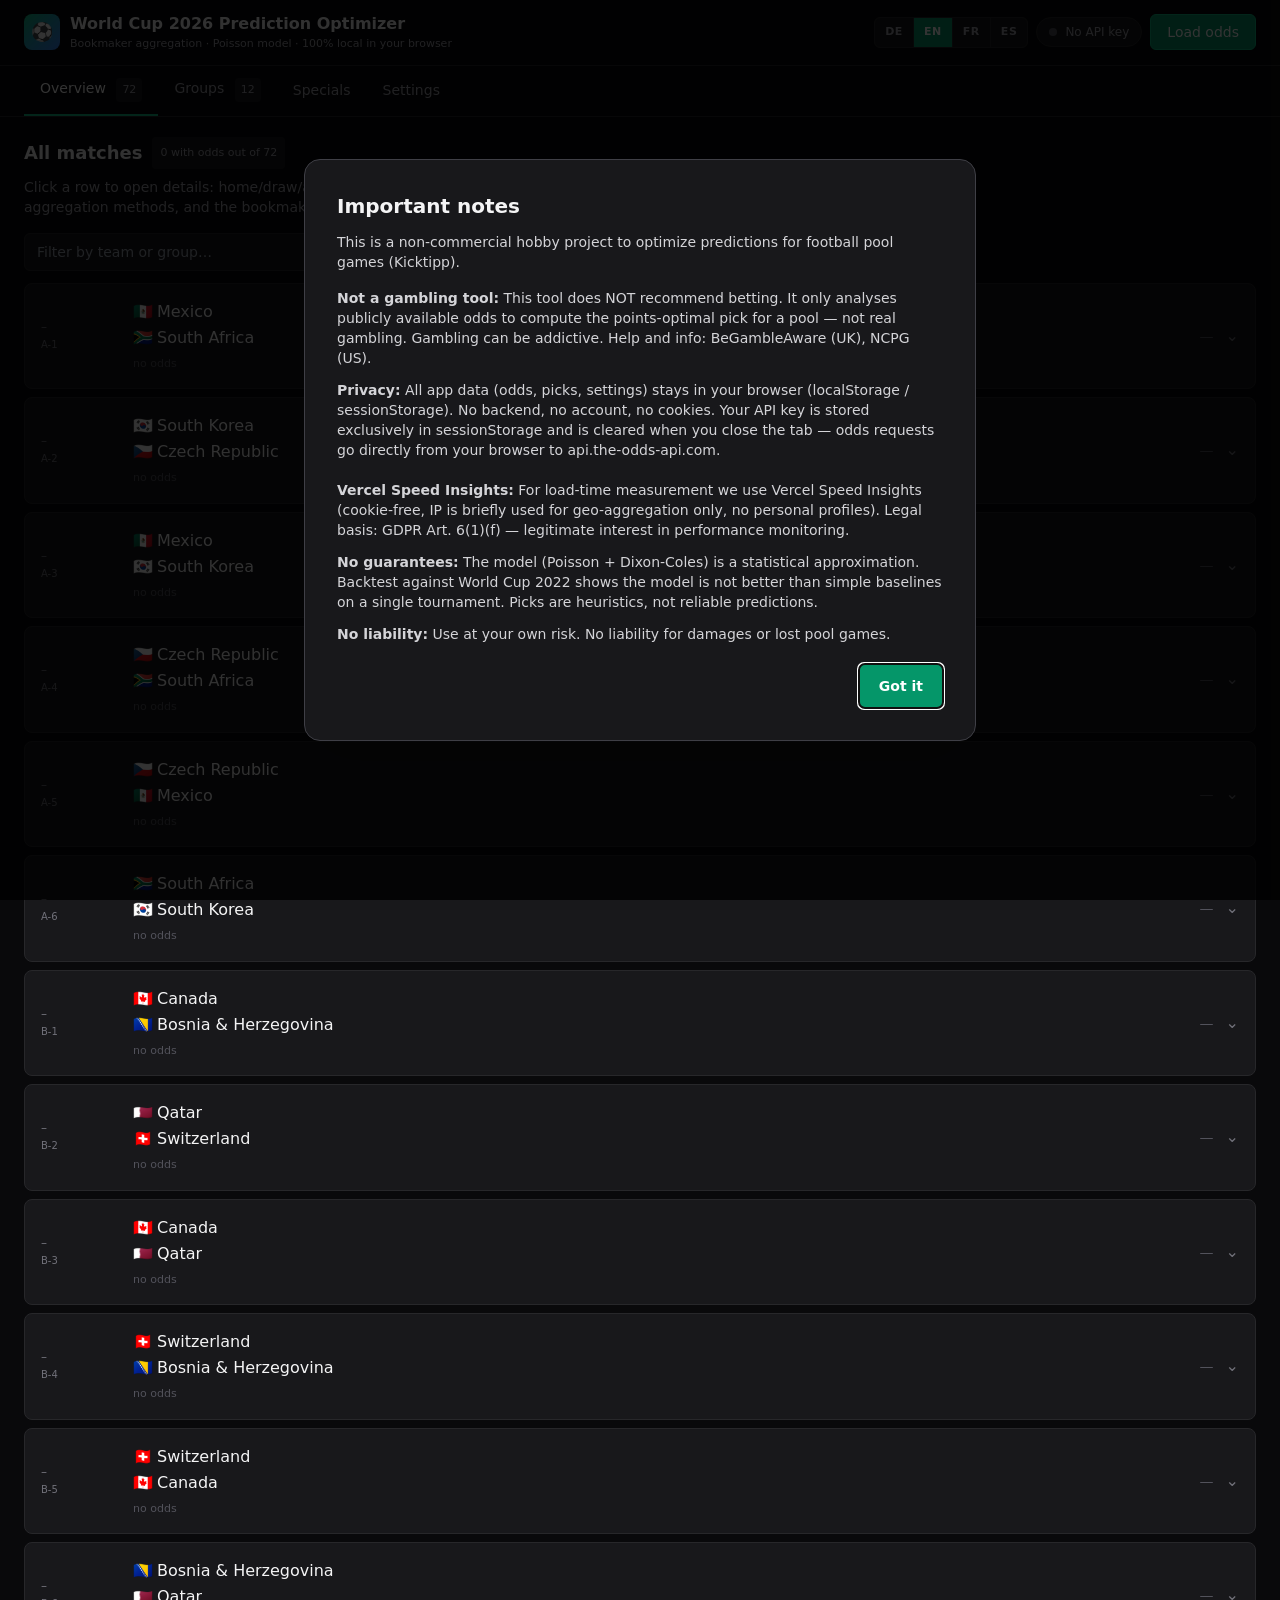
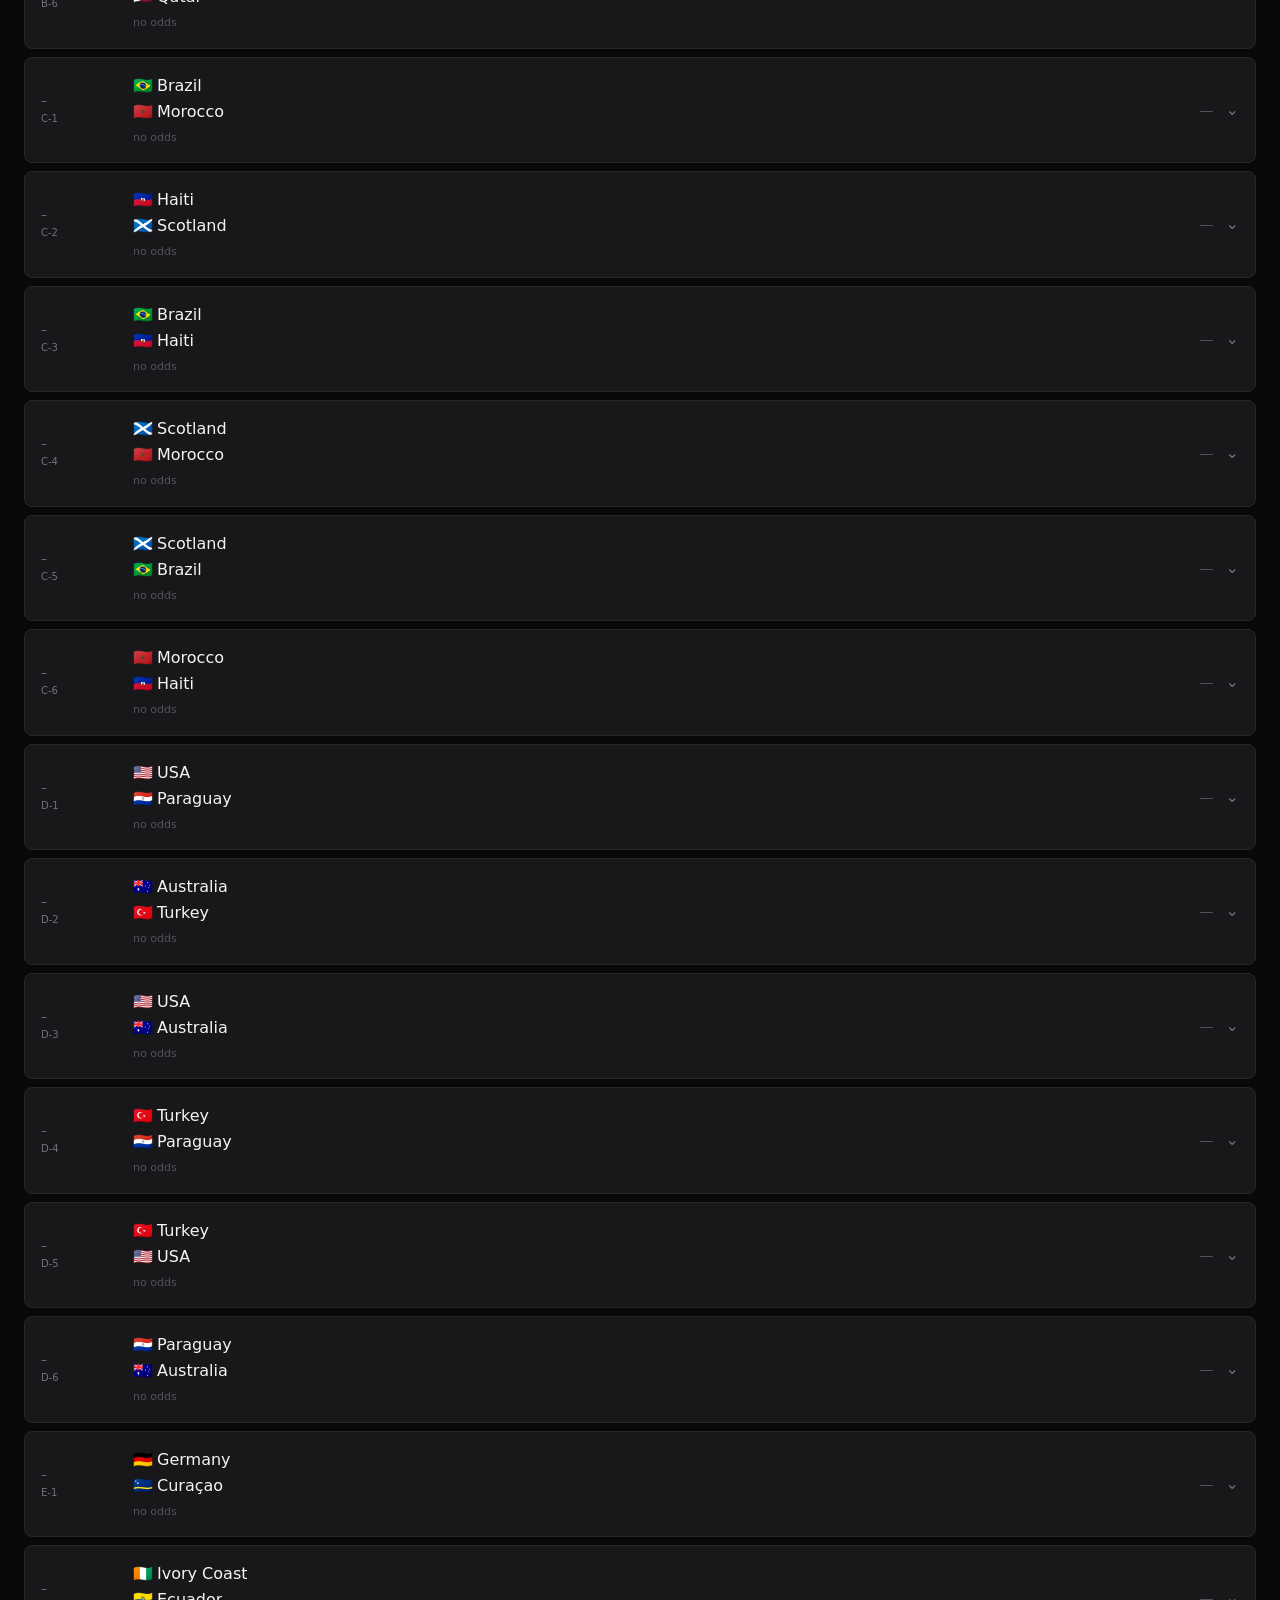
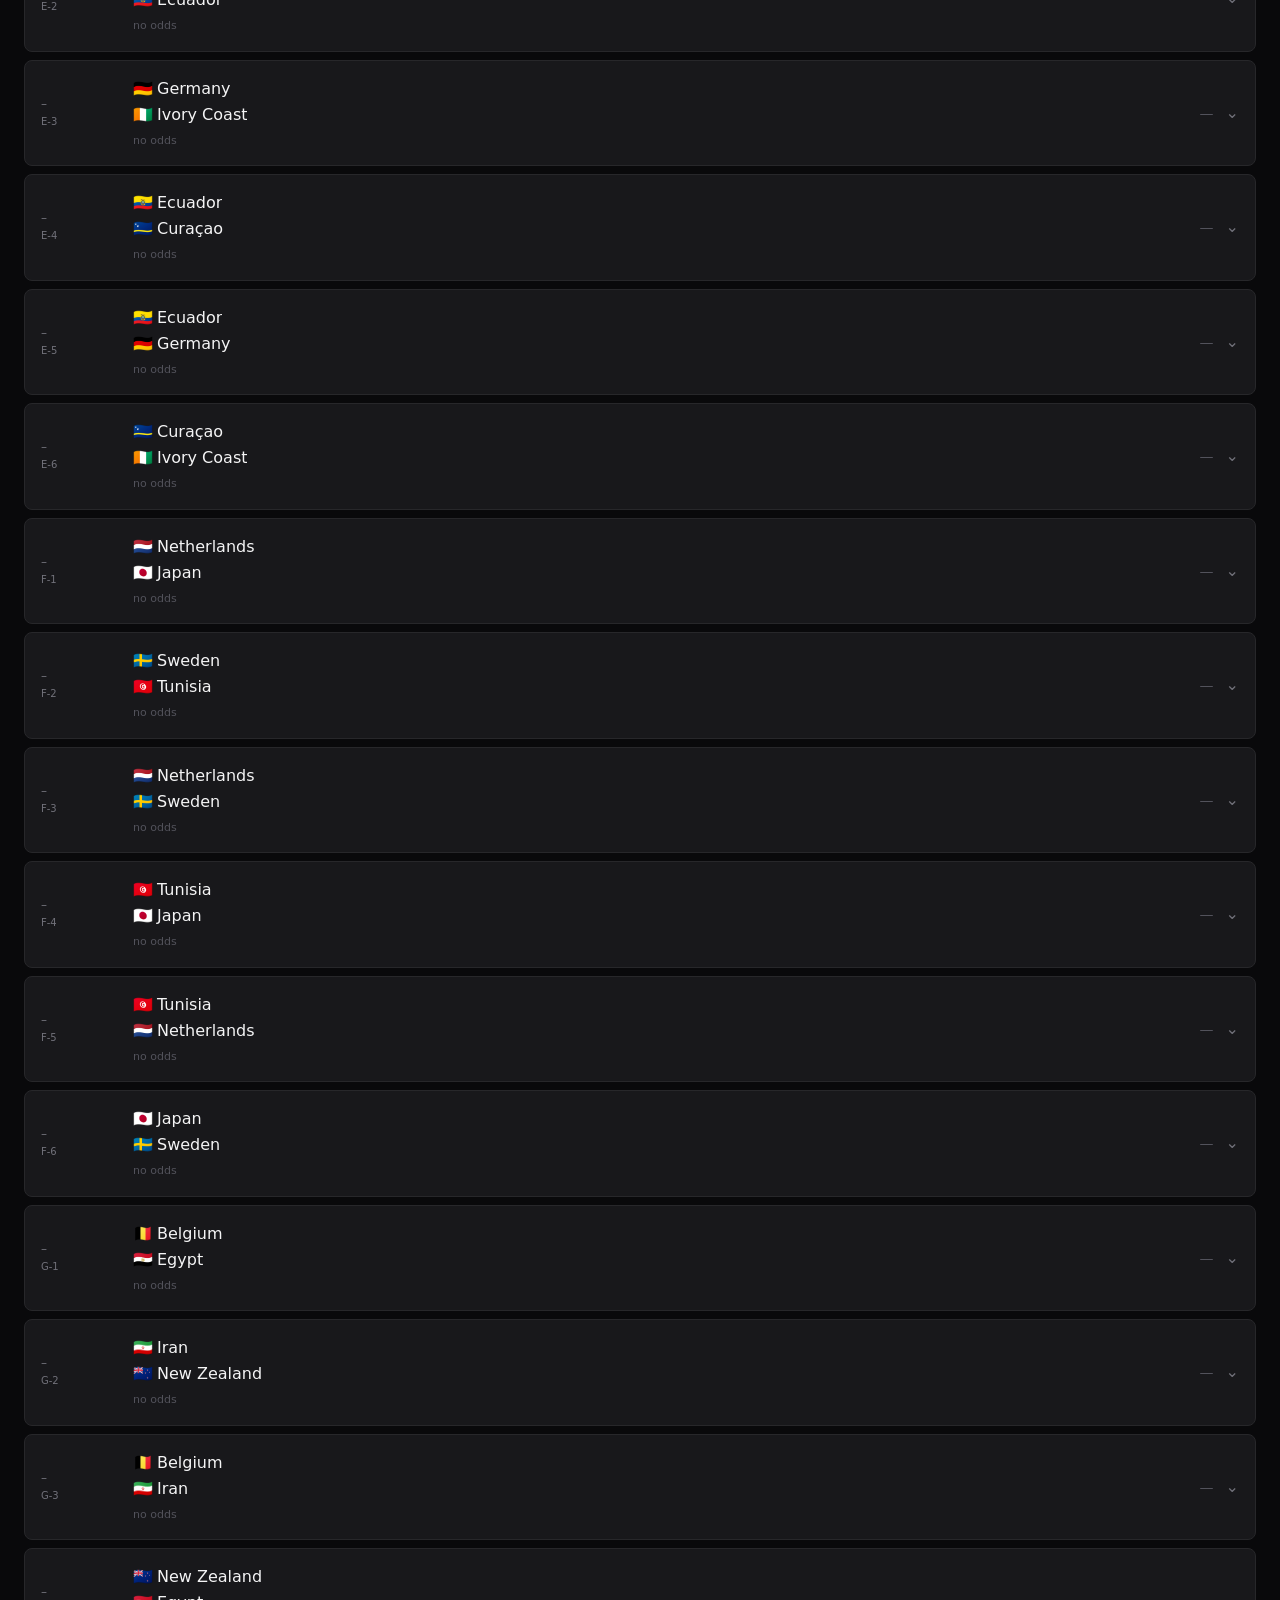
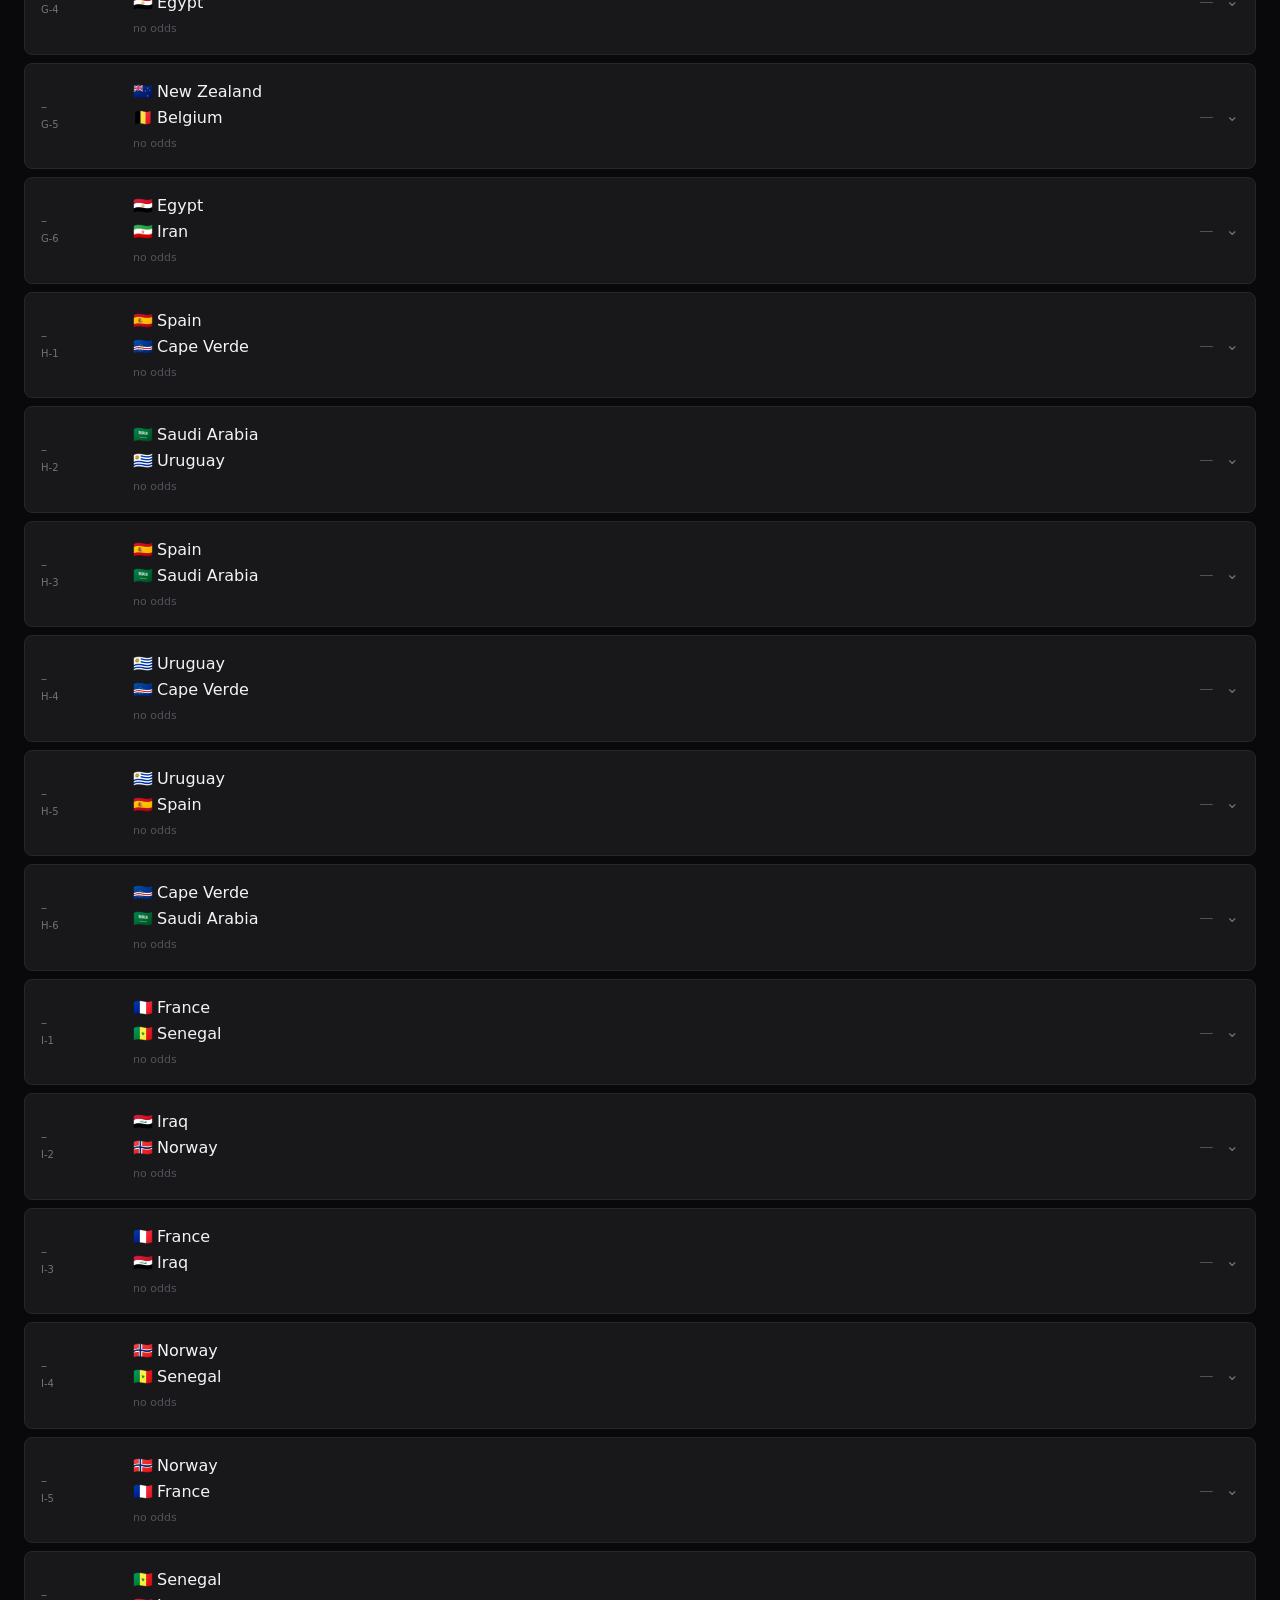
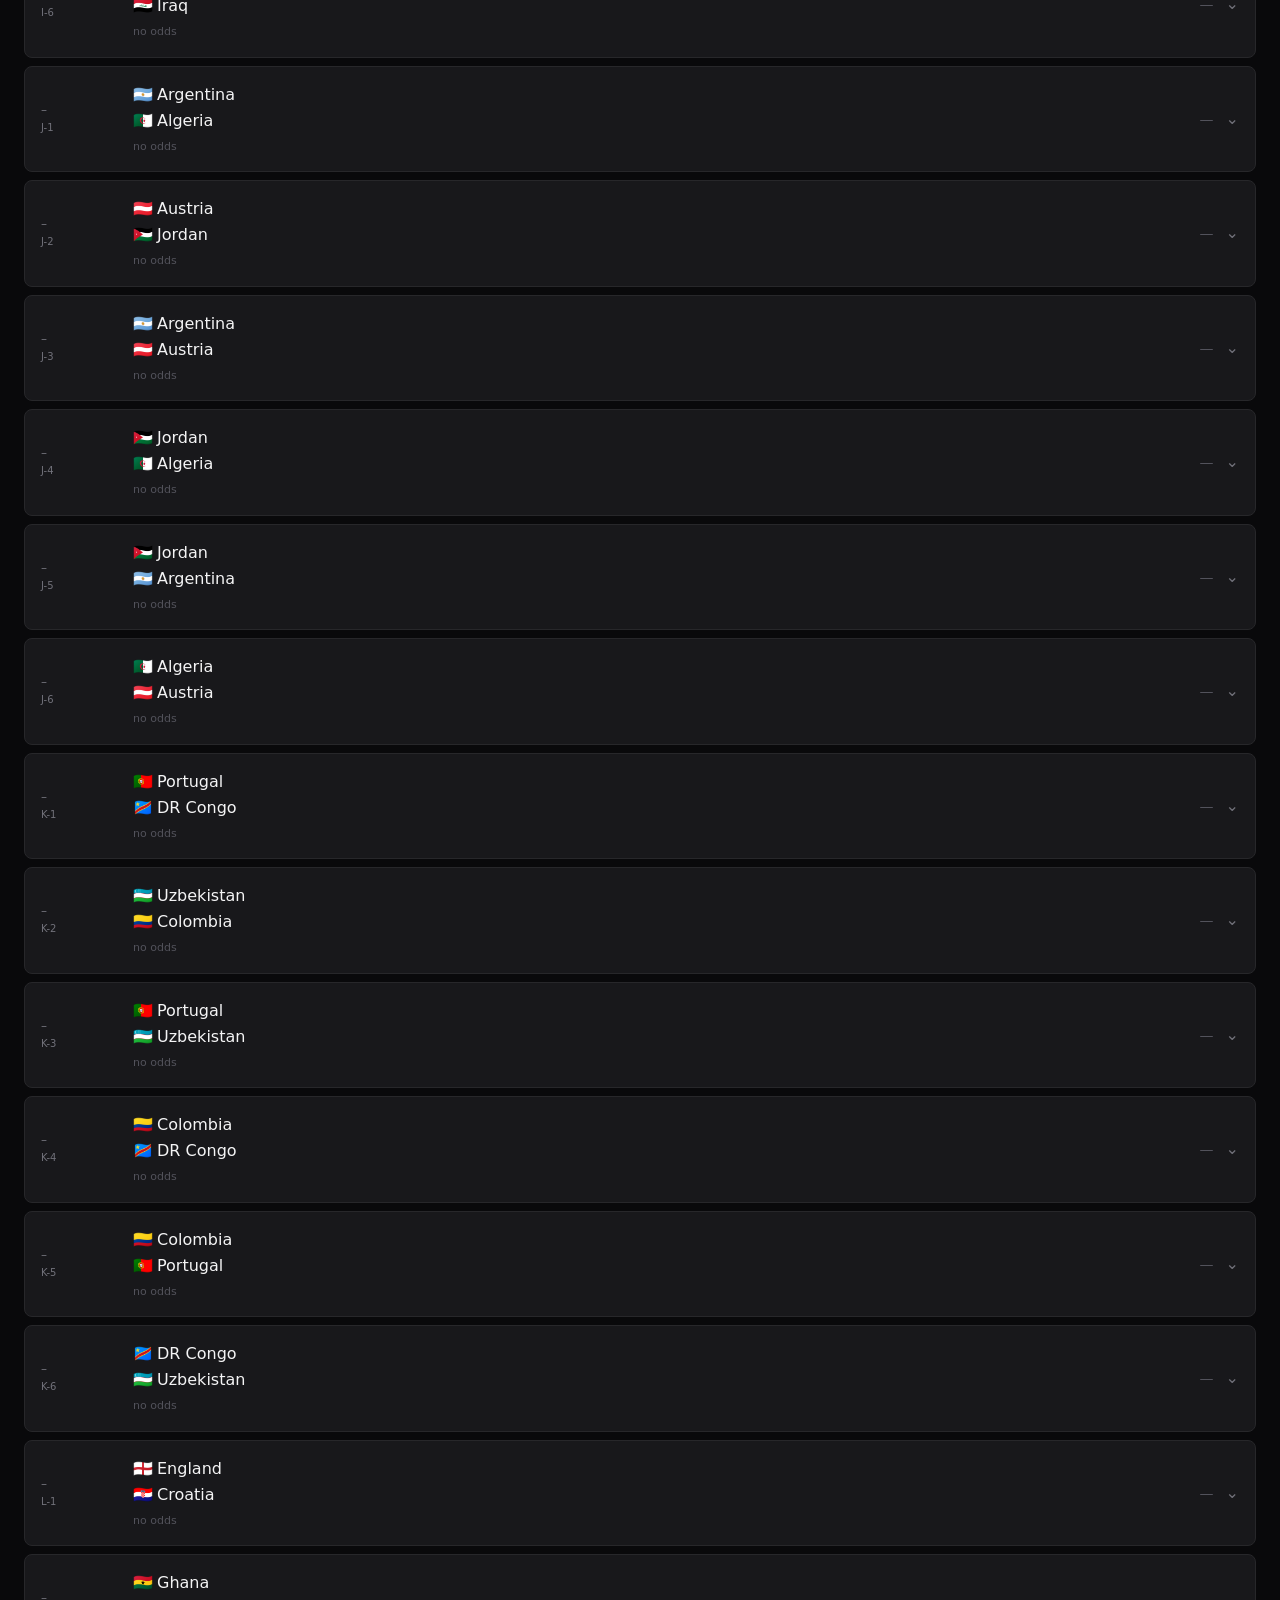
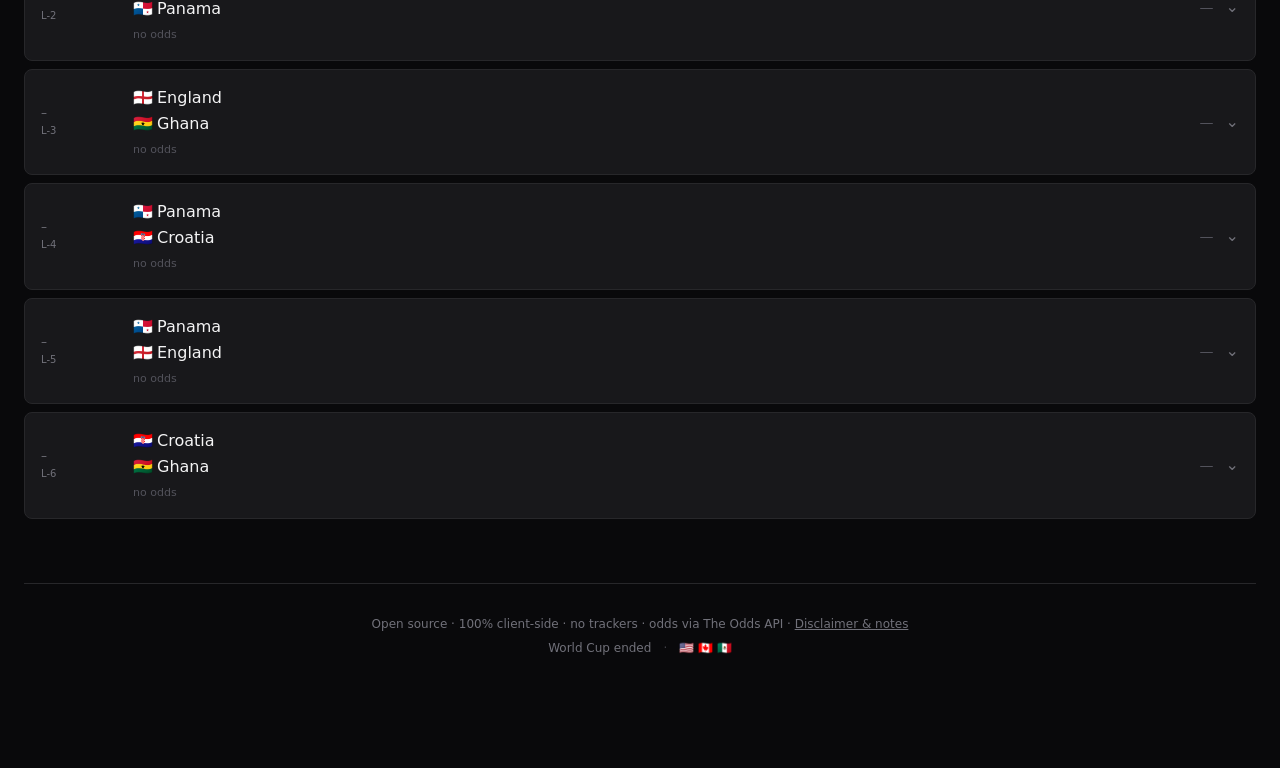
==== commit 03bf93e8: "perf: optimize page load with dns-prefetch and defer Add dns-prefetch link for API domain to reduce " ====
--- a/index.html
+++ b/index.html
@@ -25,7 +25,7 @@
 <link rel="apple-touch-icon" href="/icon-192.svg">
 <link rel="icon" type="image/svg+xml" href="/favicon.svg">
 
-<link rel="stylesheet" href="/assets/tailwind.css?v=v2026.05.24.1634">
+<link rel="stylesheet" href="/assets/tailwind.css?v=v2026.05.24.1646" fetchpriority="high">
 
 <script defer src="https://cdn.vercel-insights.com/v1/script.js"></script>
 
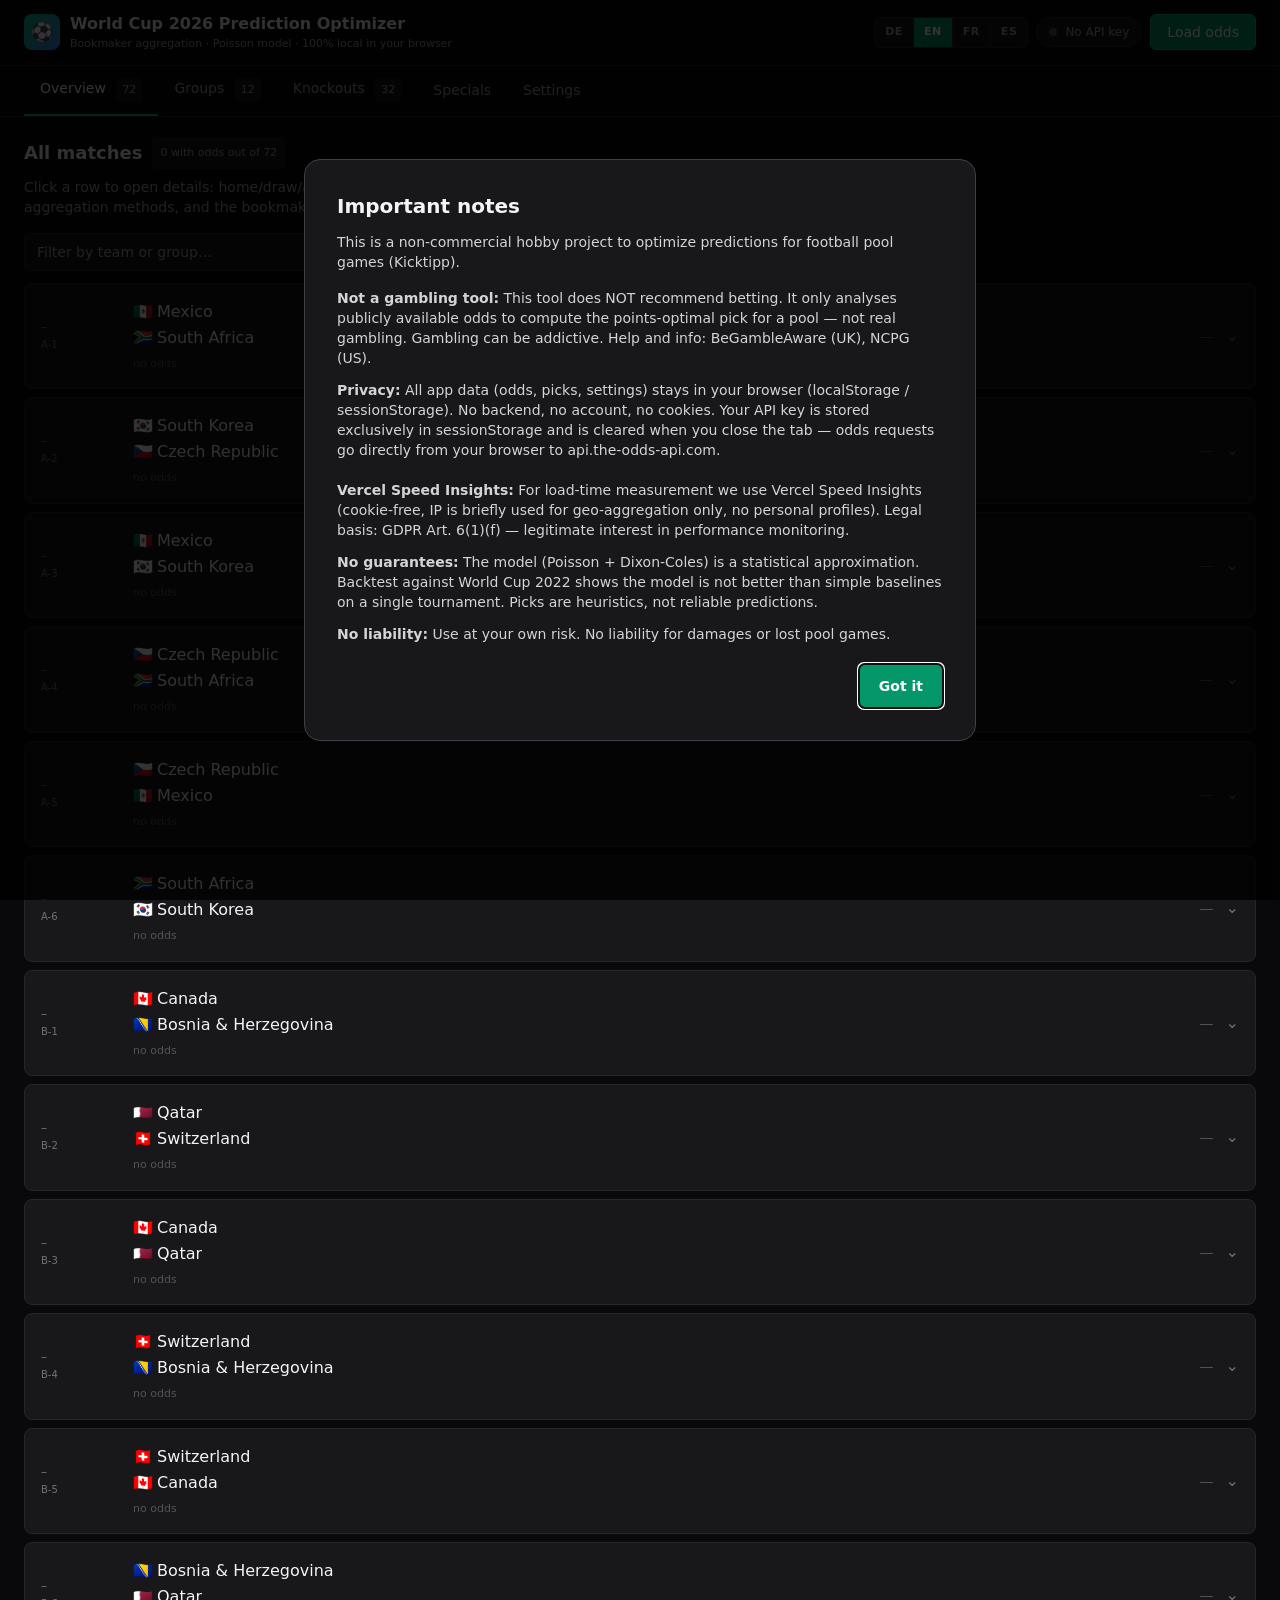
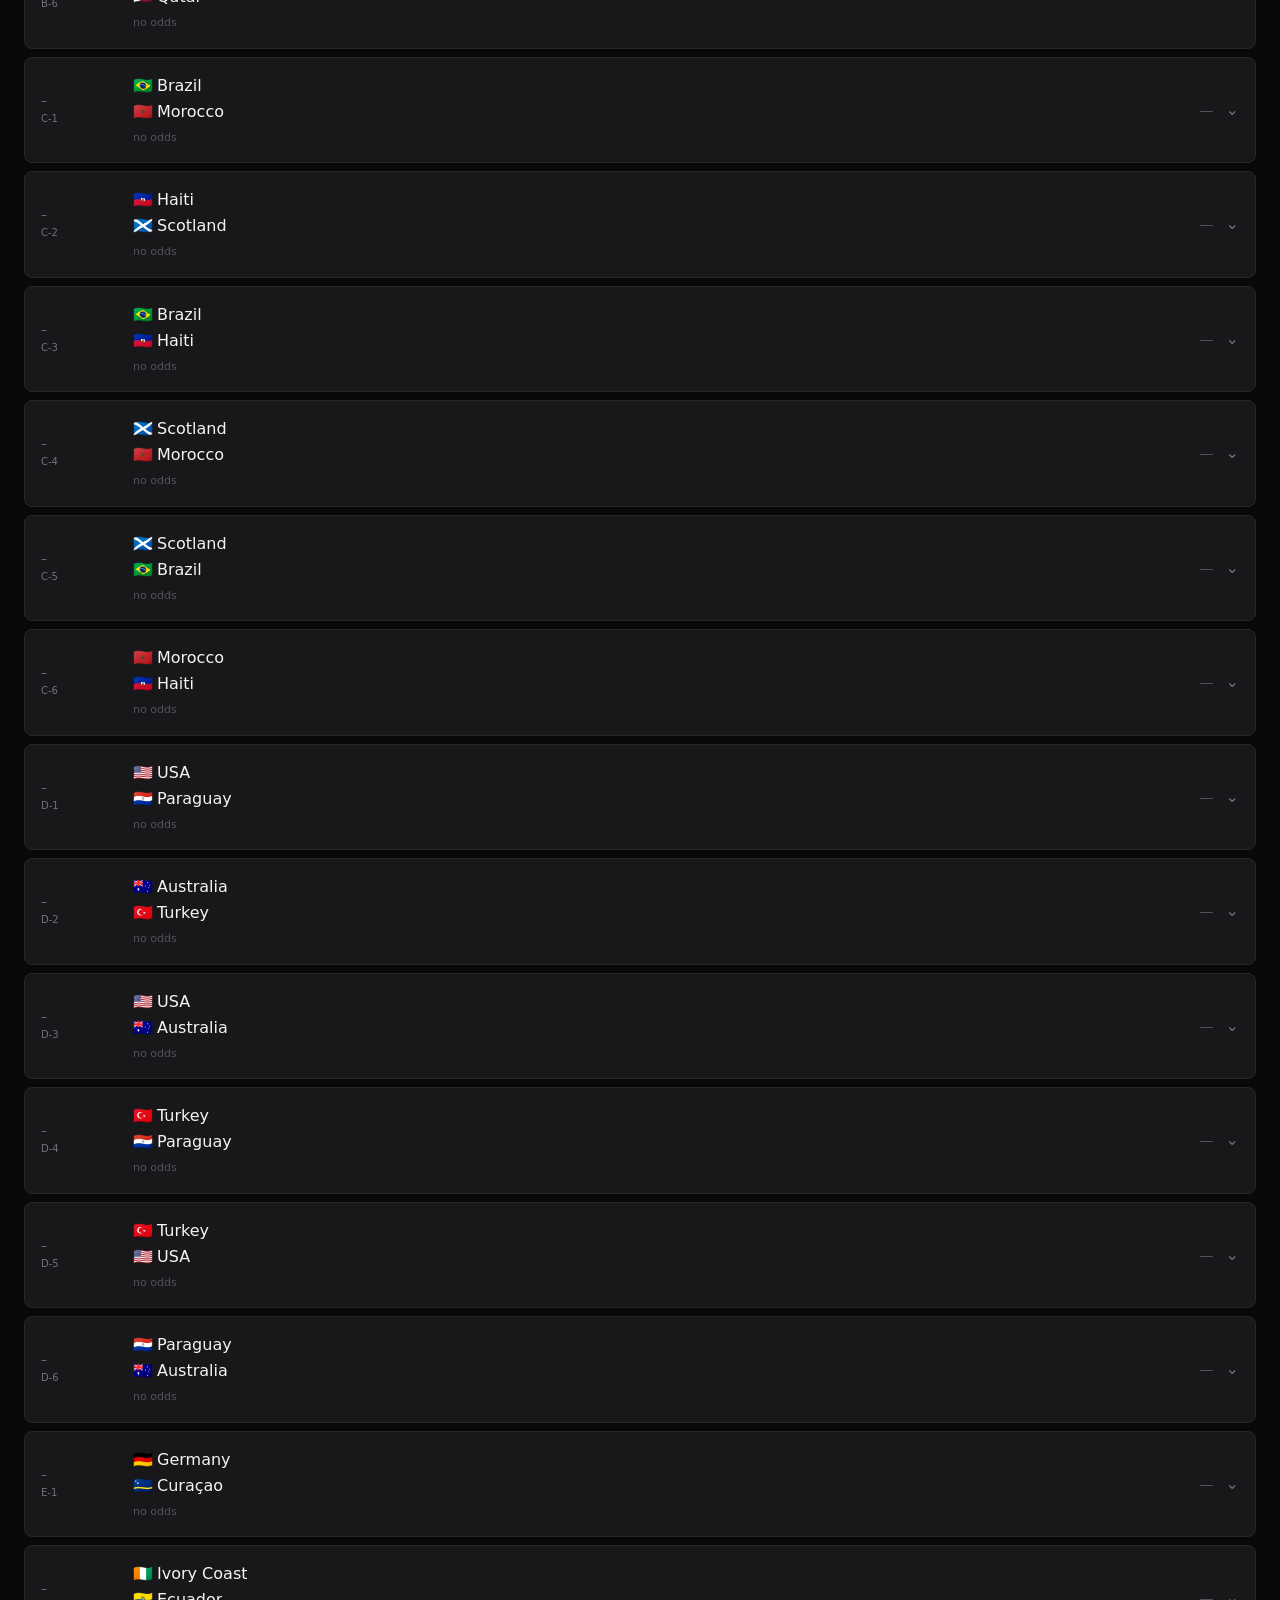
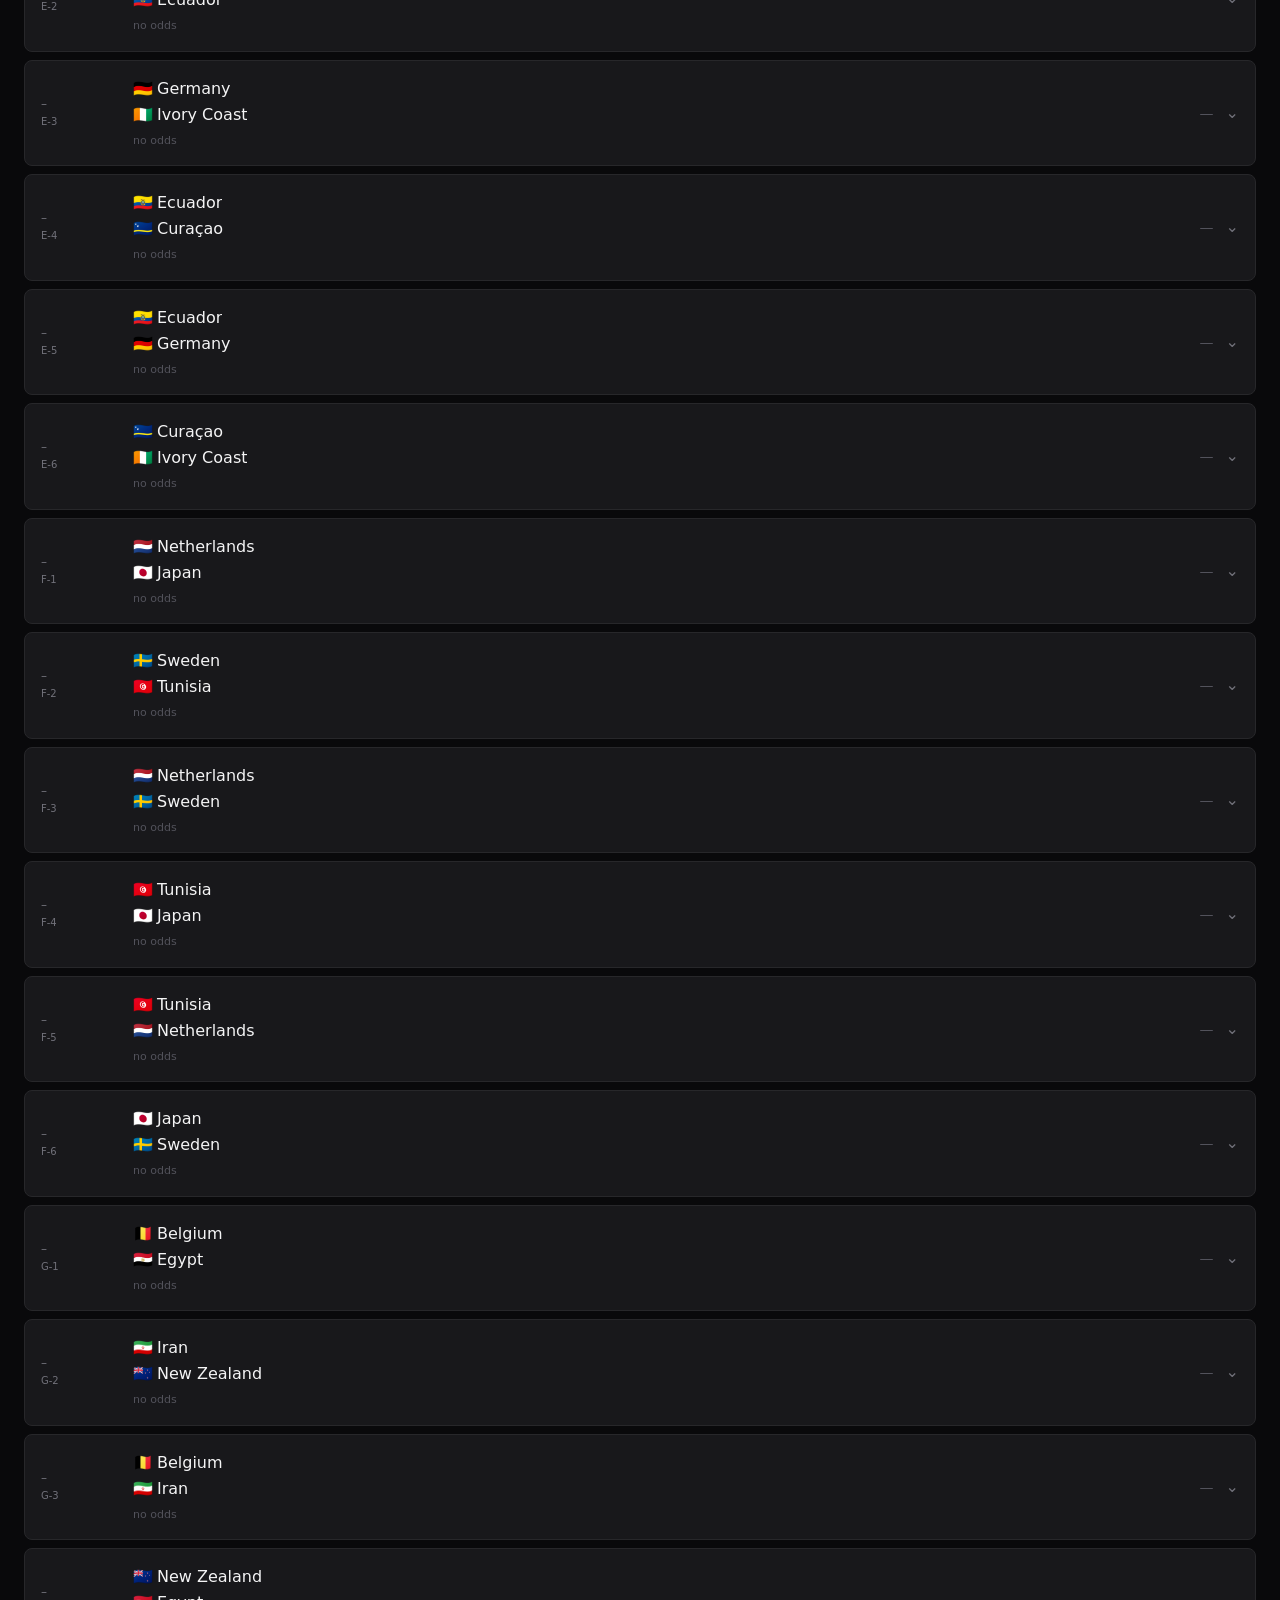
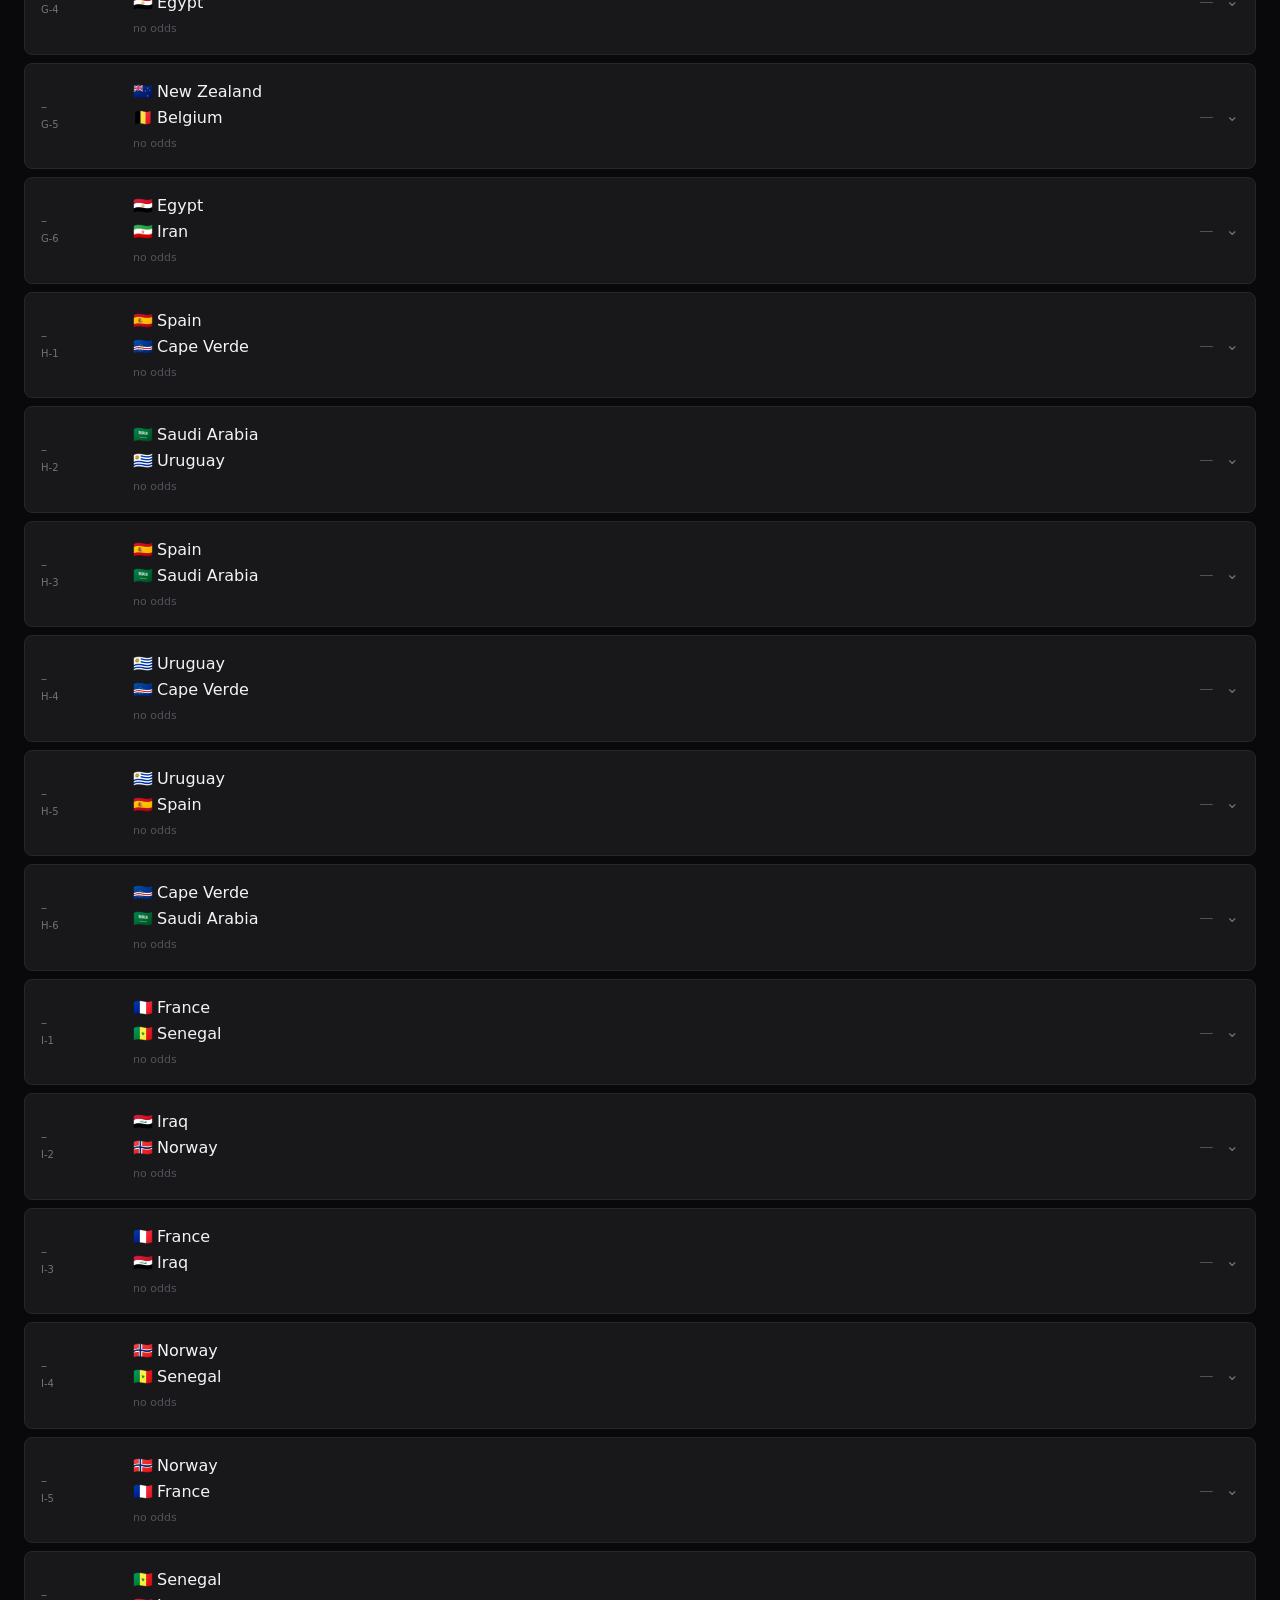
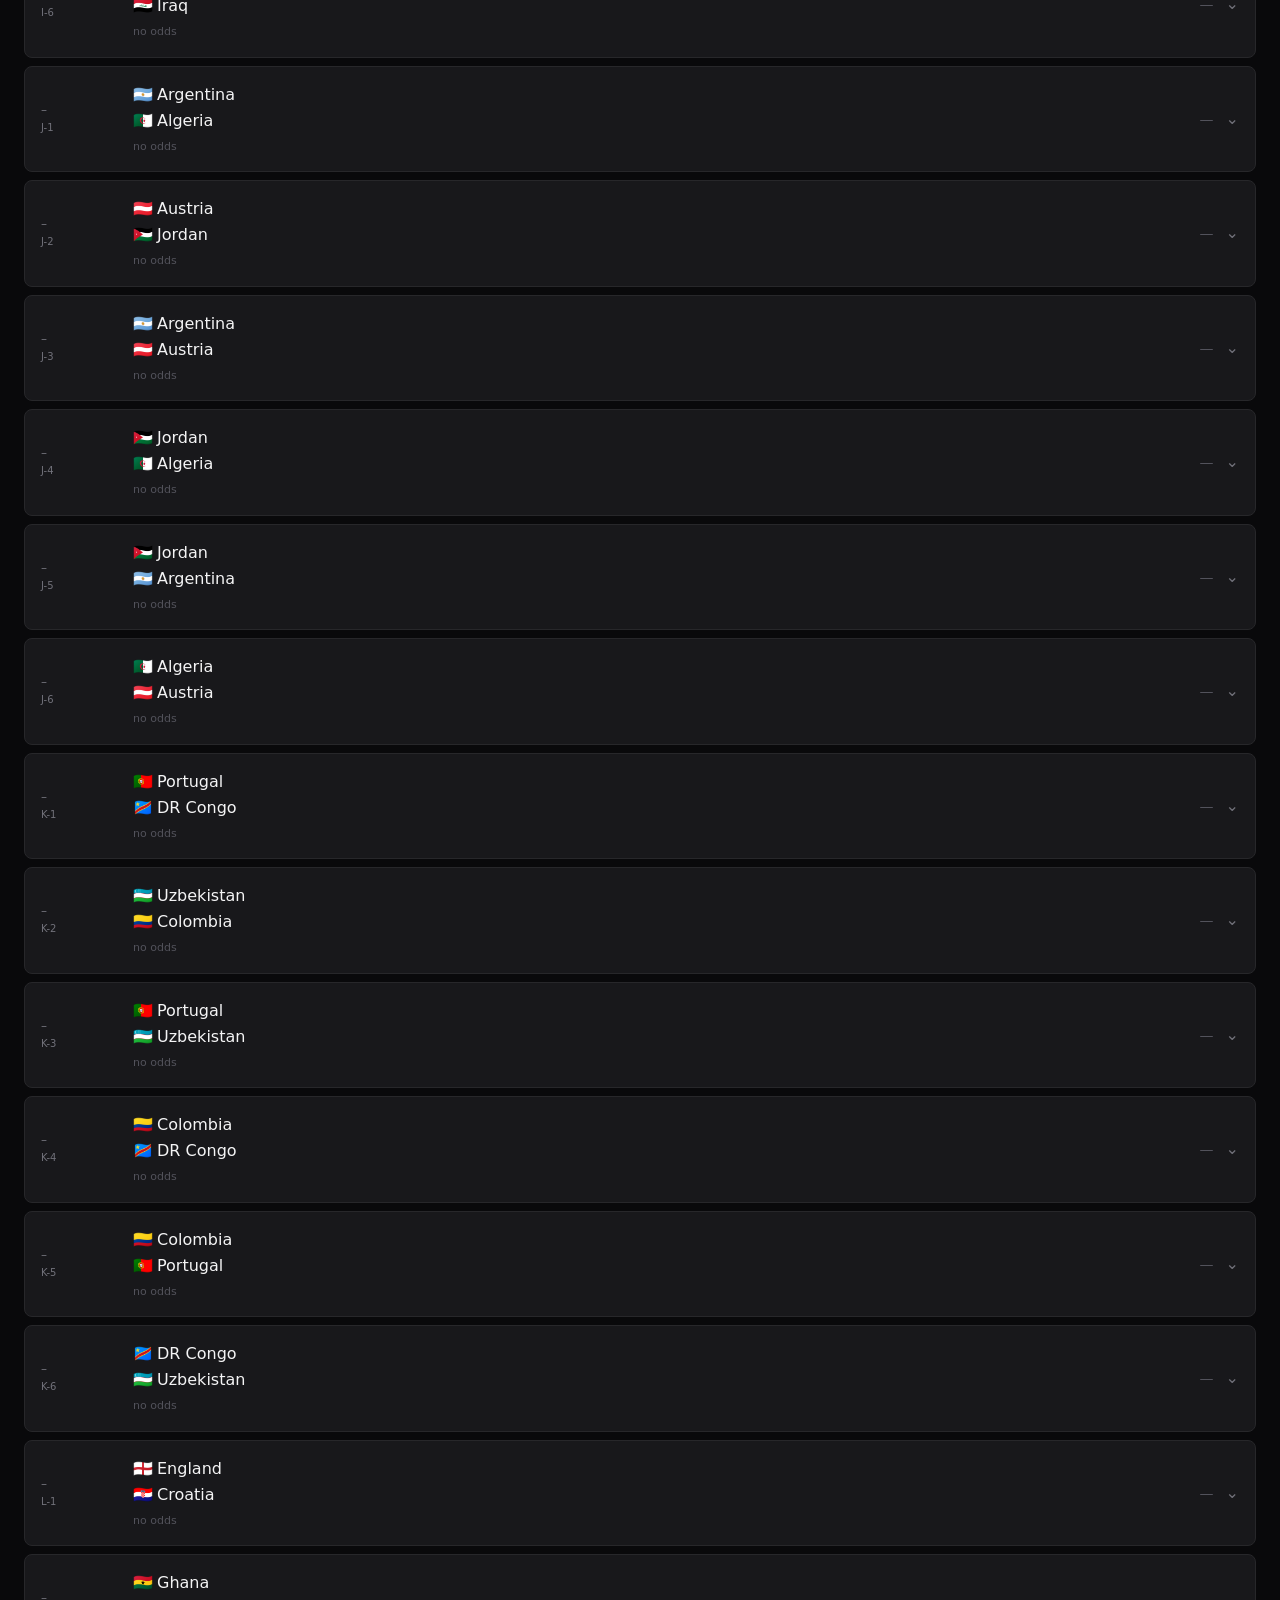
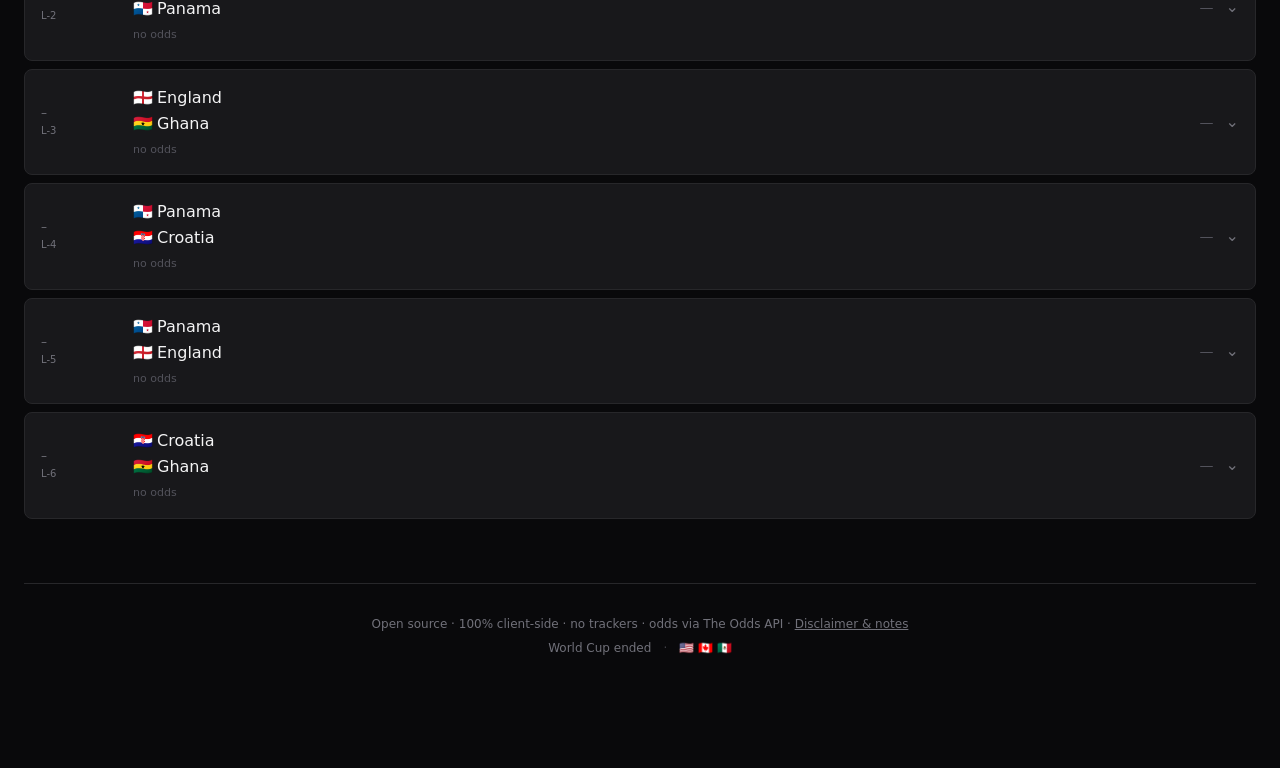
==== commit cf05932d: "feat: add knockout tournament tab and section Add knockout tournament support to all language pages " ====
--- a/index.html
+++ b/index.html
@@ -25,7 +25,7 @@
 <link rel="apple-touch-icon" href="/icon-192.svg">
 <link rel="icon" type="image/svg+xml" href="/favicon.svg">
 
-<link rel="stylesheet" href="/assets/tailwind.css?v=v2026.05.24.1646" fetchpriority="high">
+<link rel="stylesheet" href="/assets/tailwind.css?v=v2026.06.28.0940" fetchpriority="high">
 
 <script defer src="https://cdn.vercel-insights.com/v1/script.js"></script>
 
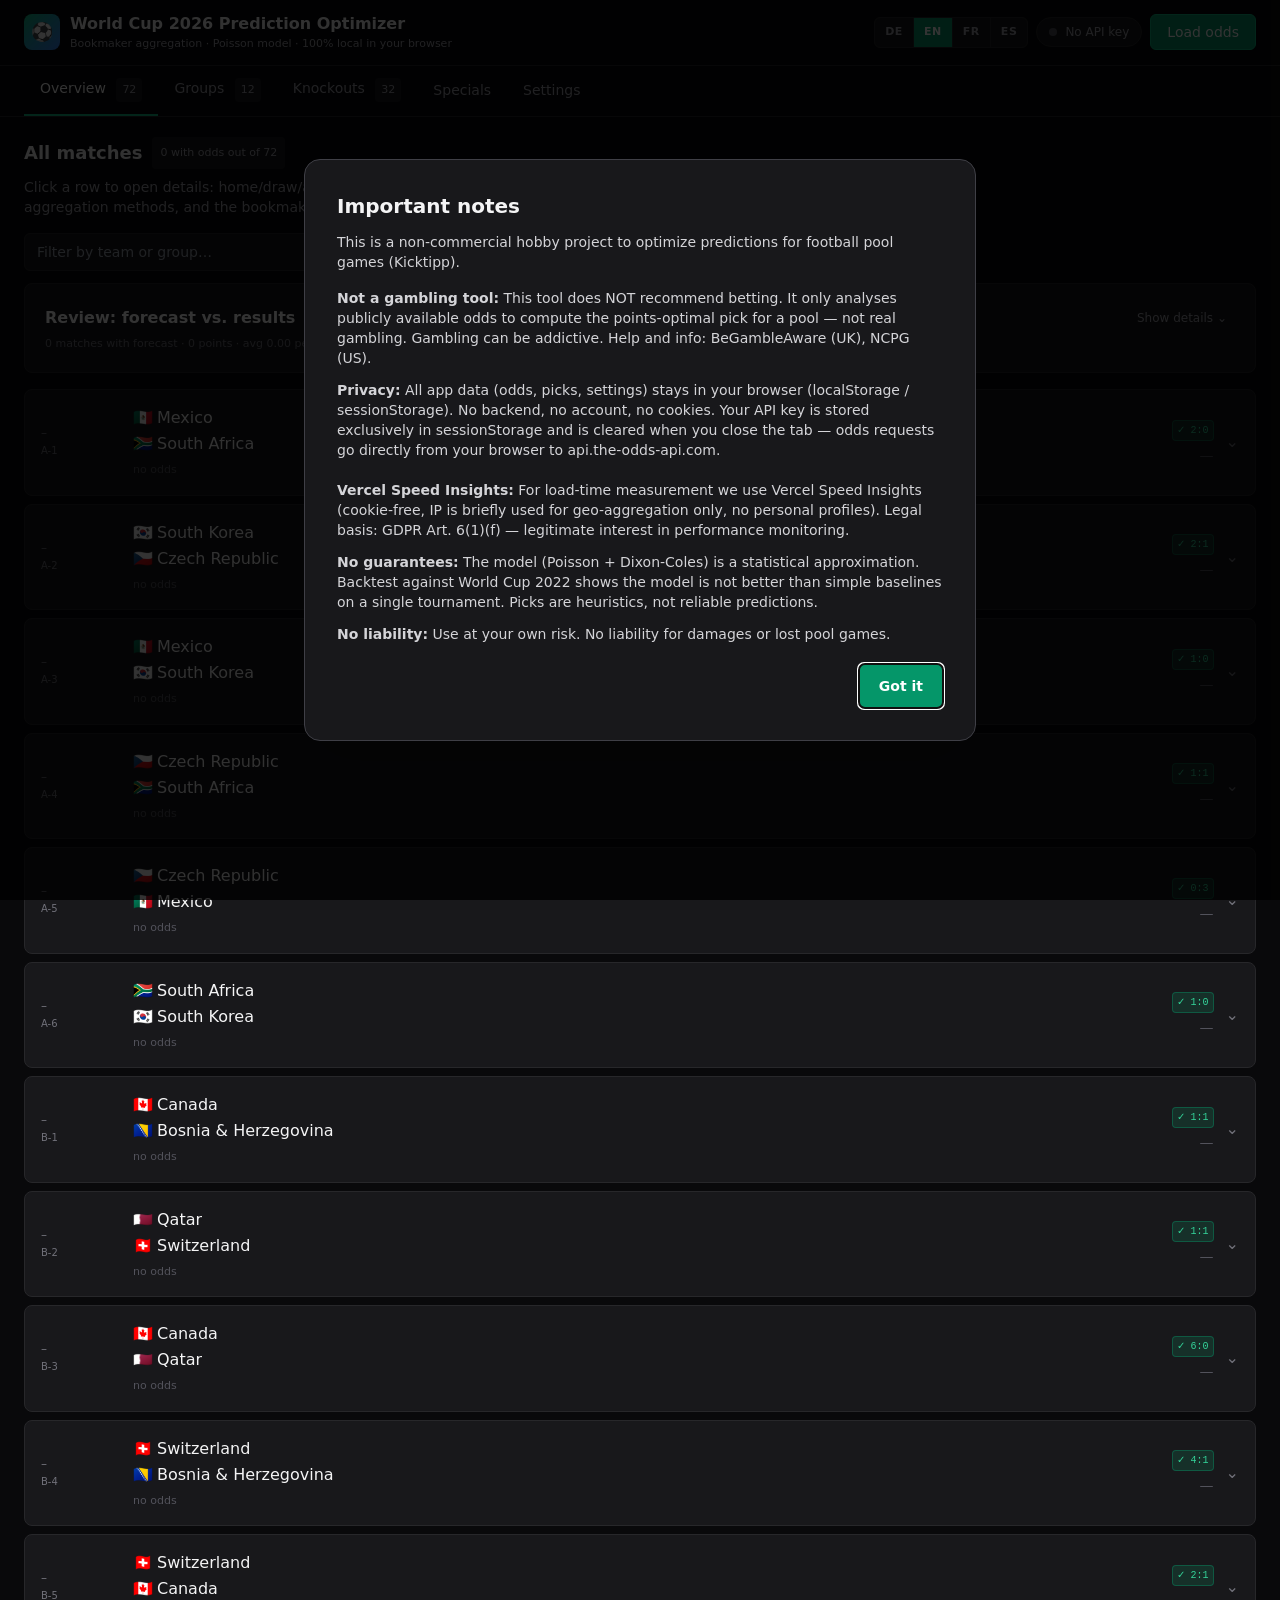
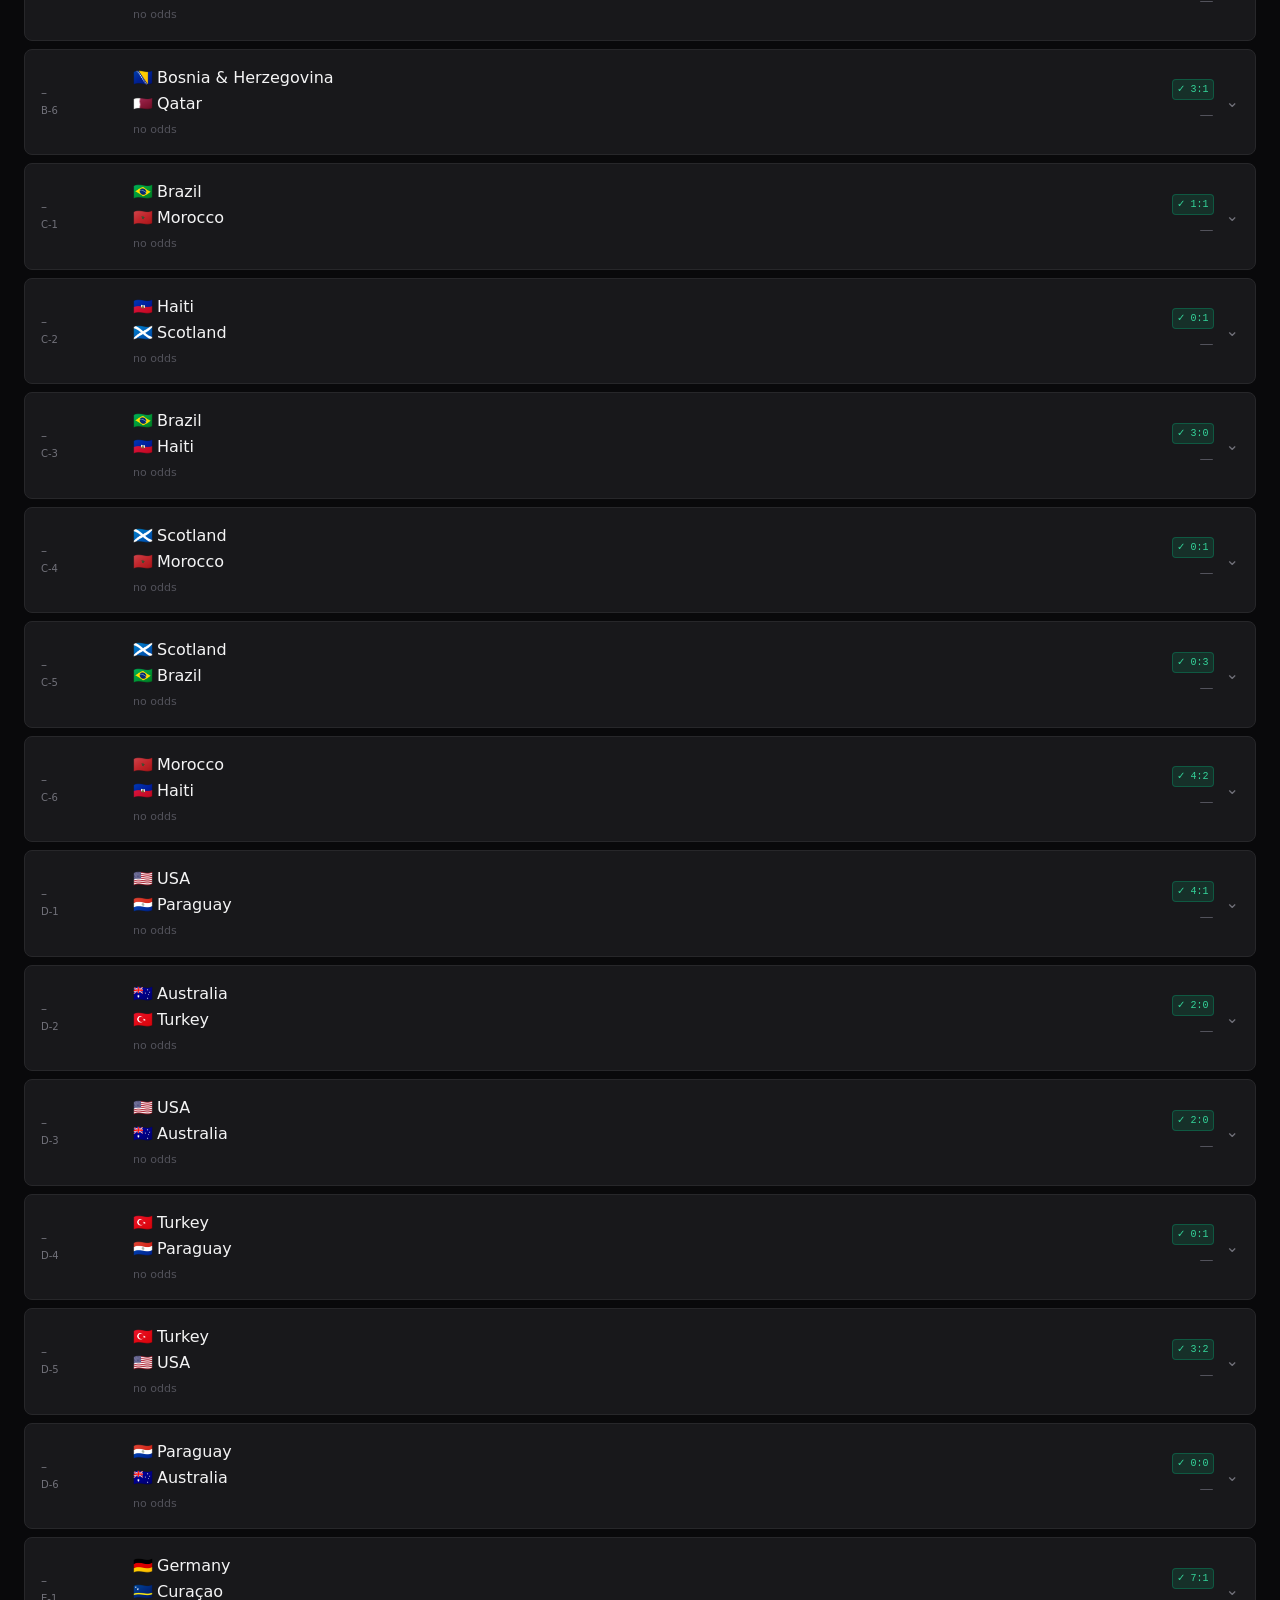
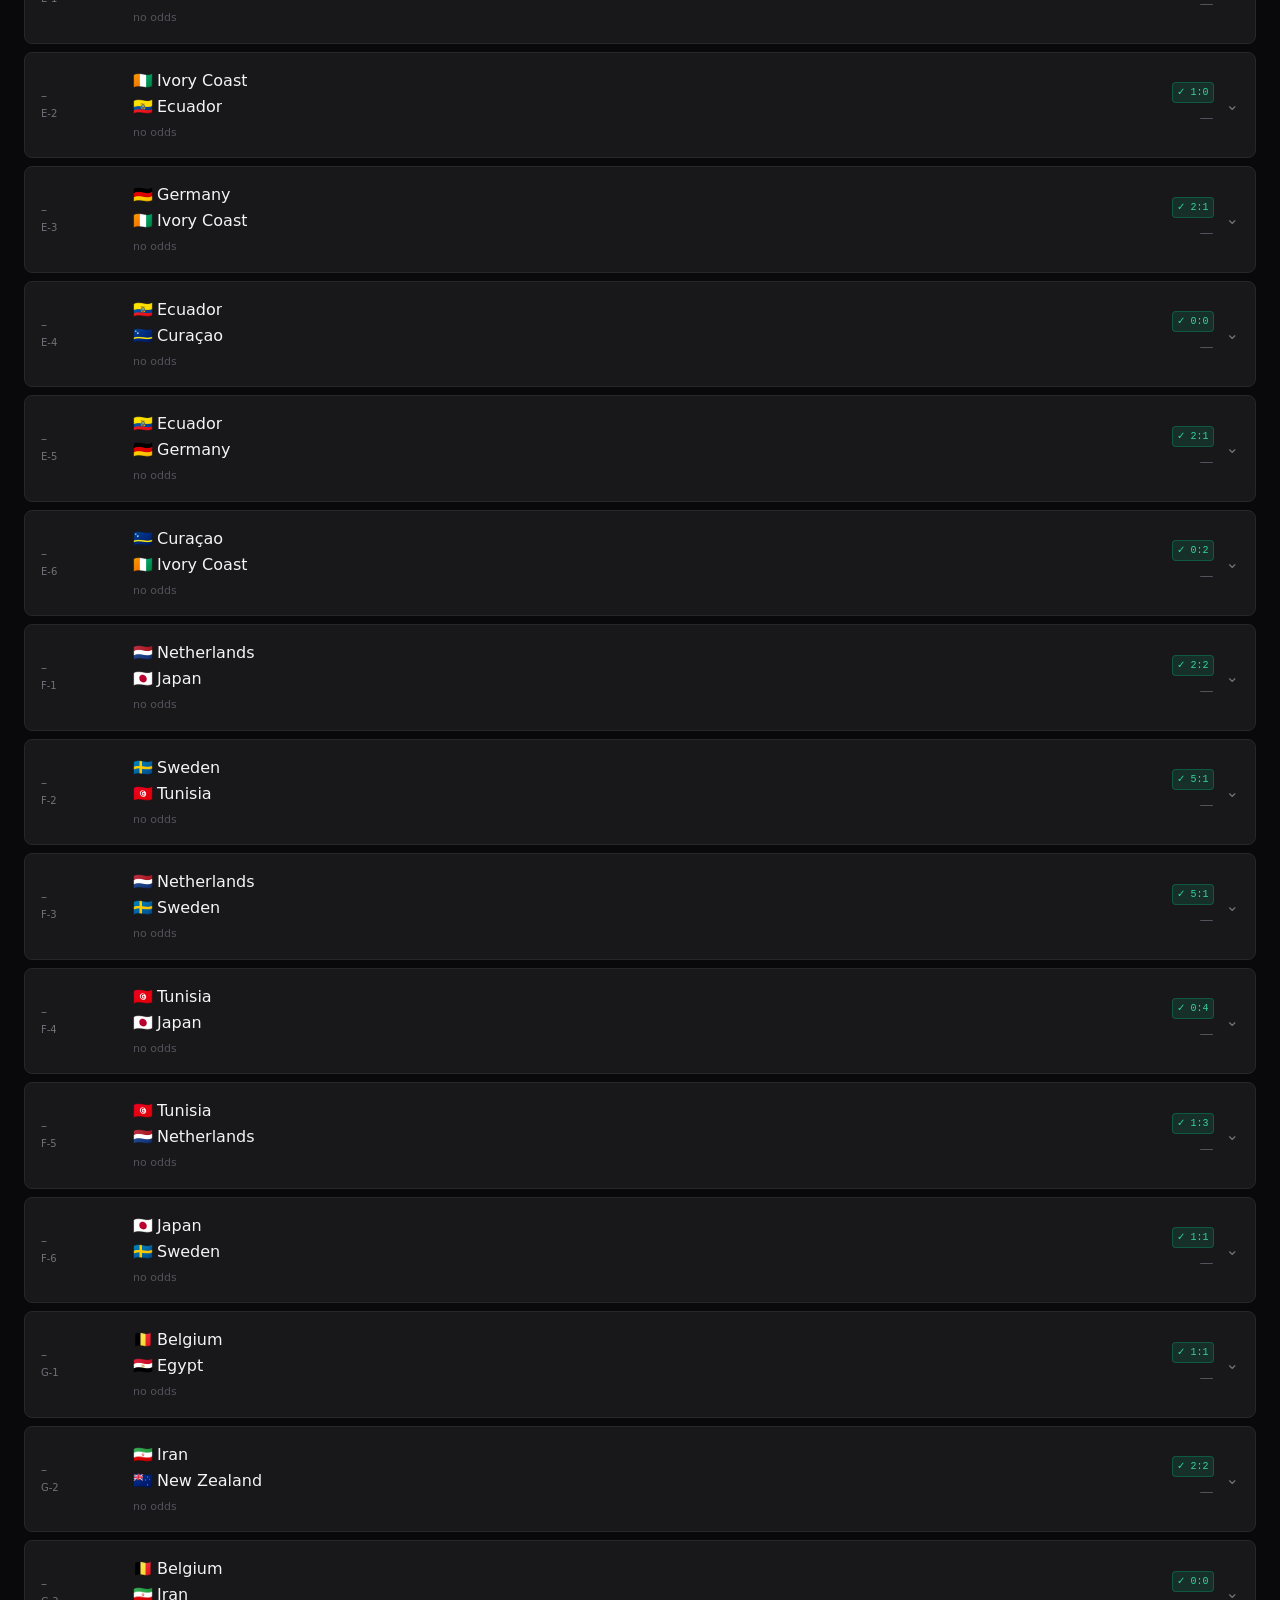
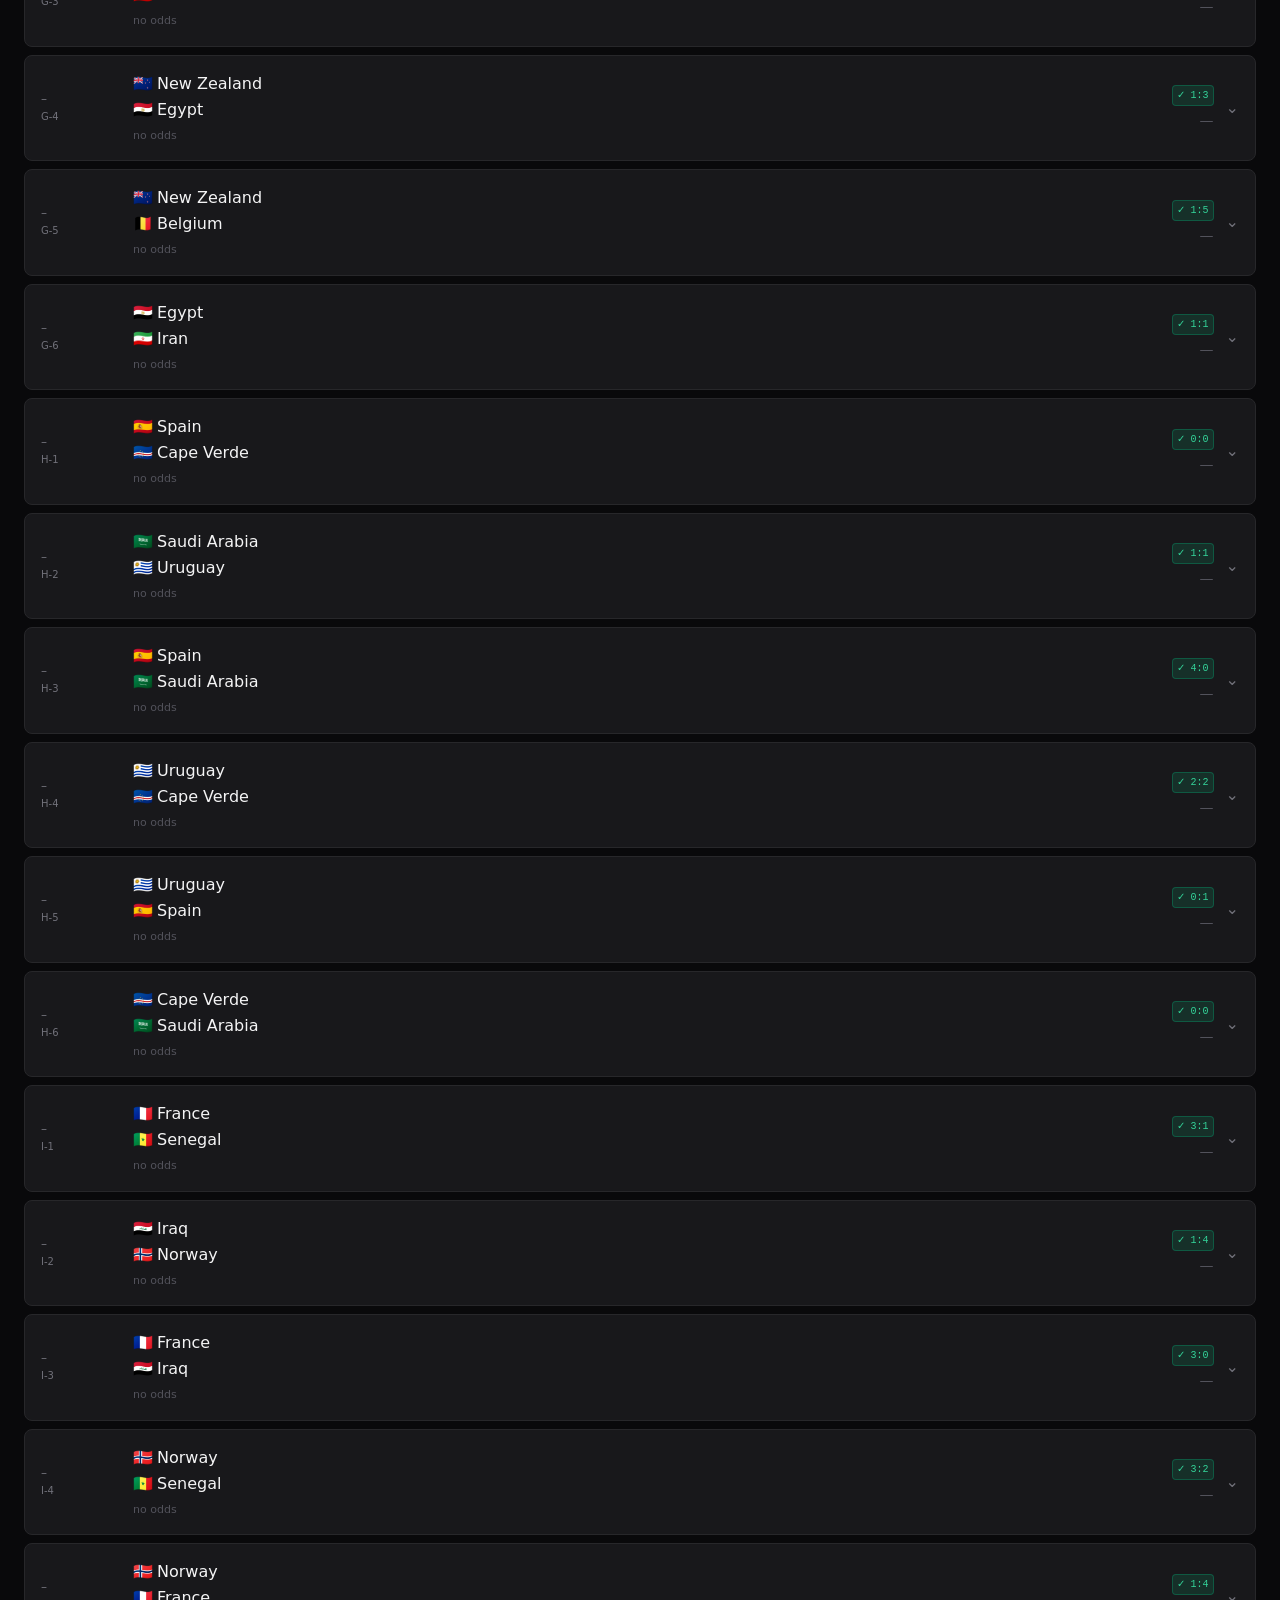
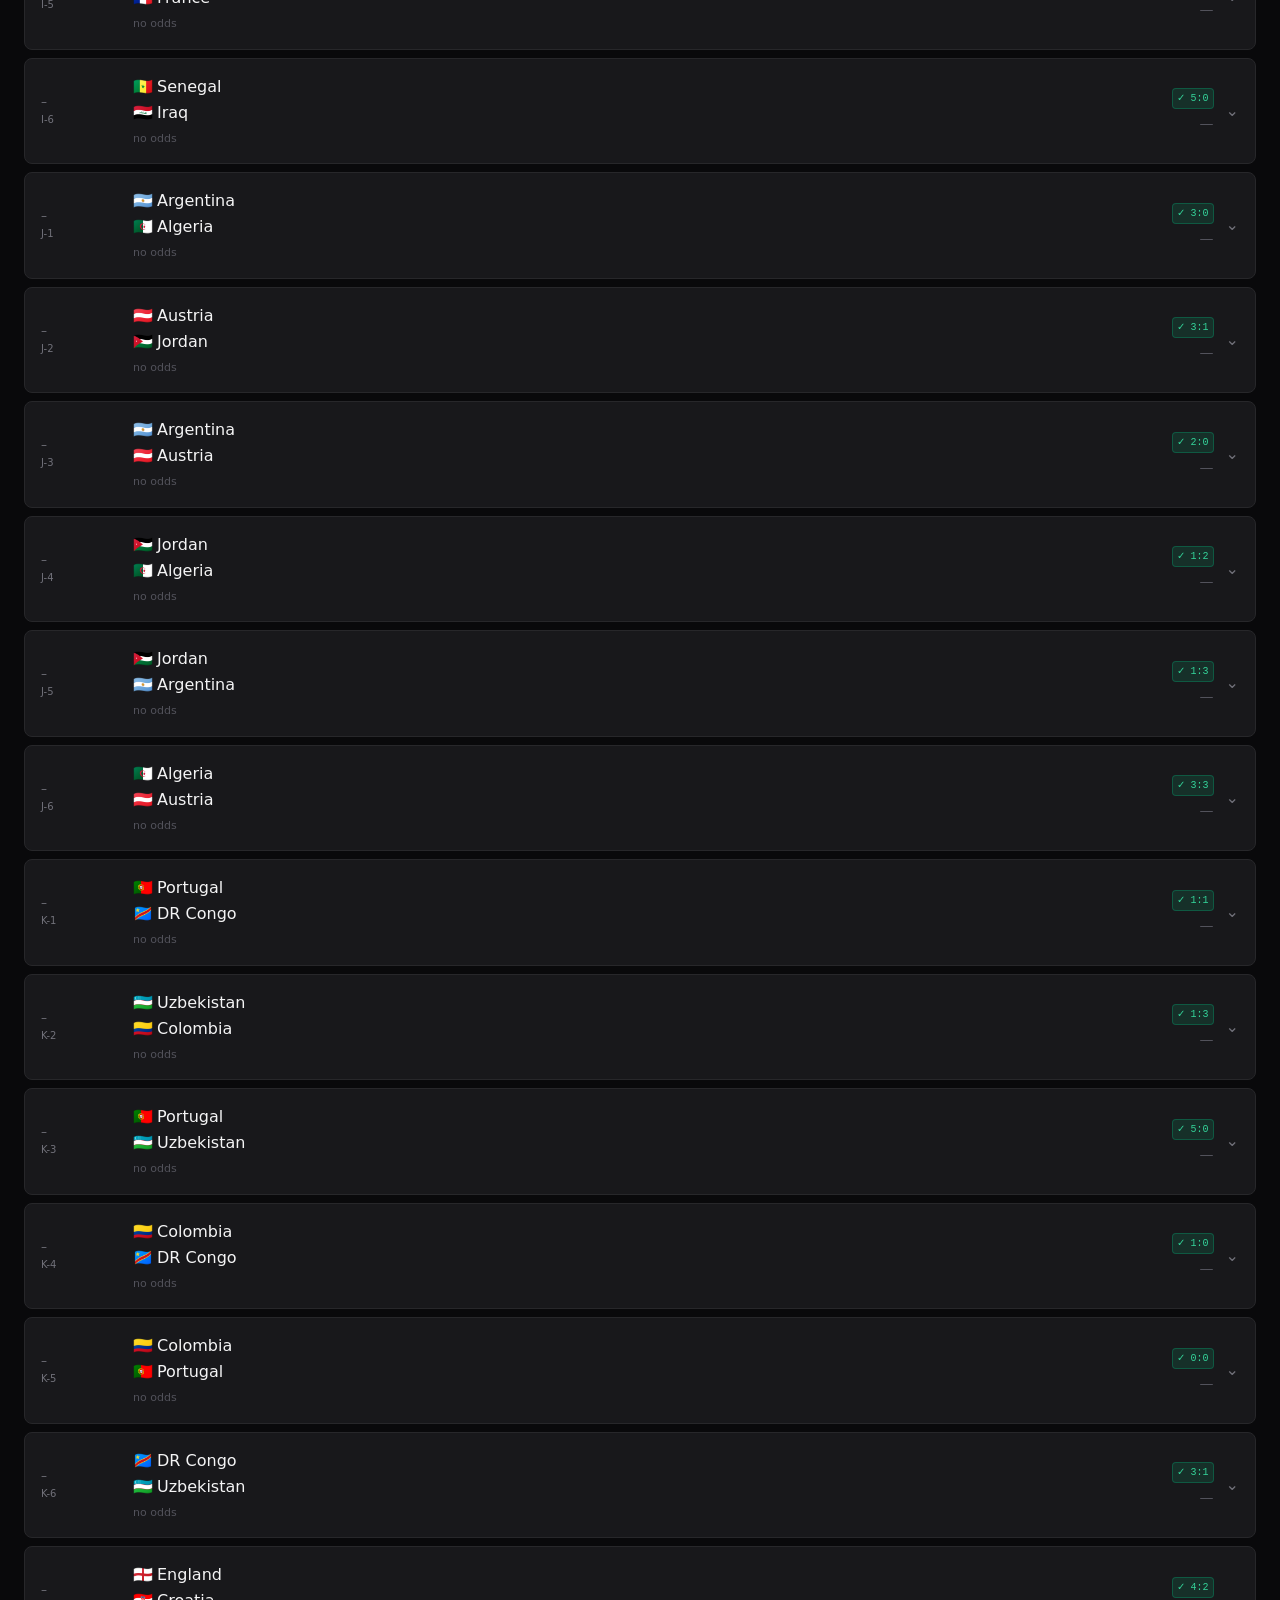
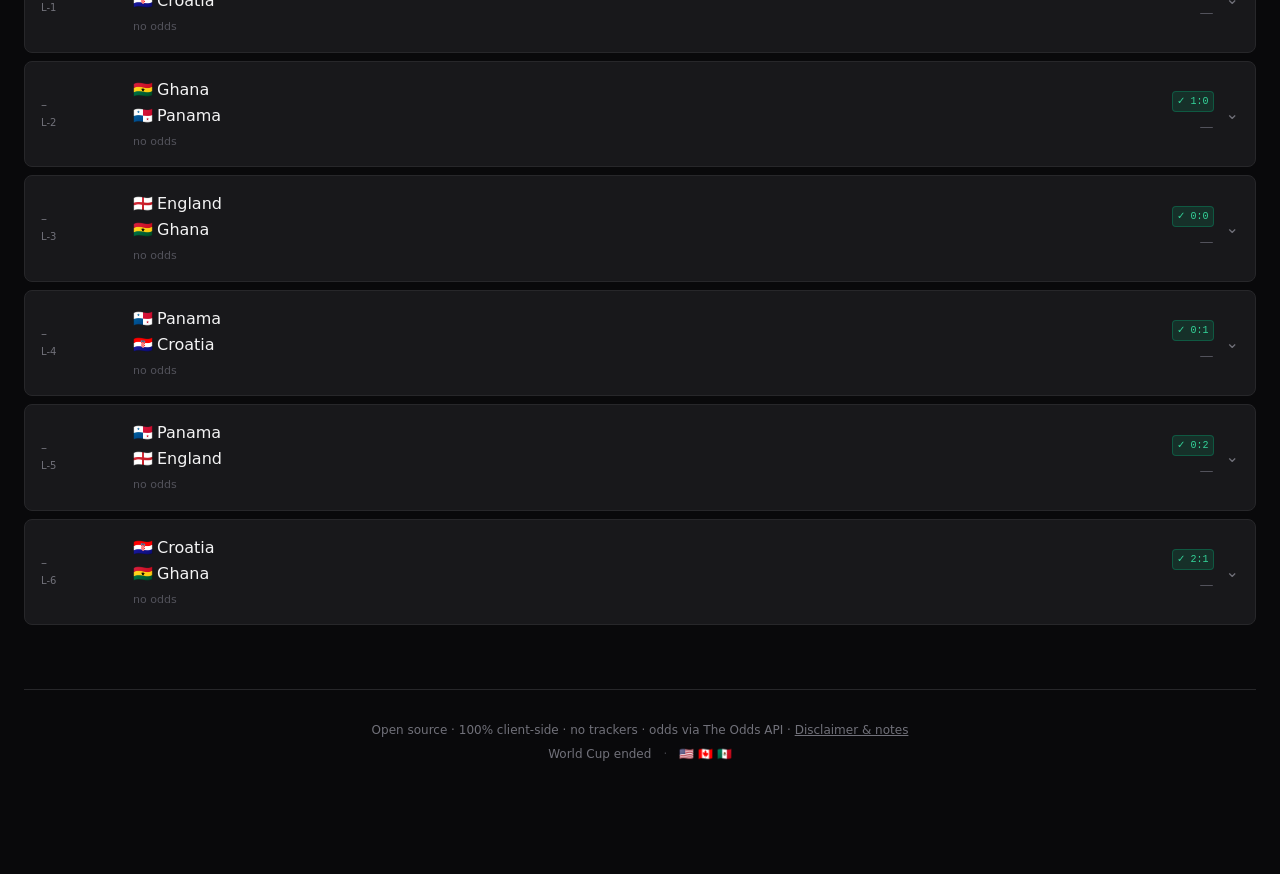
==== commit 9cb28bb6: "feat: add evaluation section and launch config Add evaluation feature to compare forecasts against a" ====
--- a/index.html
+++ b/index.html
@@ -25,7 +25,7 @@
 <link rel="apple-touch-icon" href="/icon-192.svg">
 <link rel="icon" type="image/svg+xml" href="/favicon.svg">
 
-<link rel="stylesheet" href="/assets/tailwind.css?v=v2026.06.28.0940" fetchpriority="high">
+<link rel="stylesheet" href="/assets/tailwind.css?v=v2026.07.04.1243" fetchpriority="high">
 
 <script defer src="https://cdn.vercel-insights.com/v1/script.js"></script>
 
